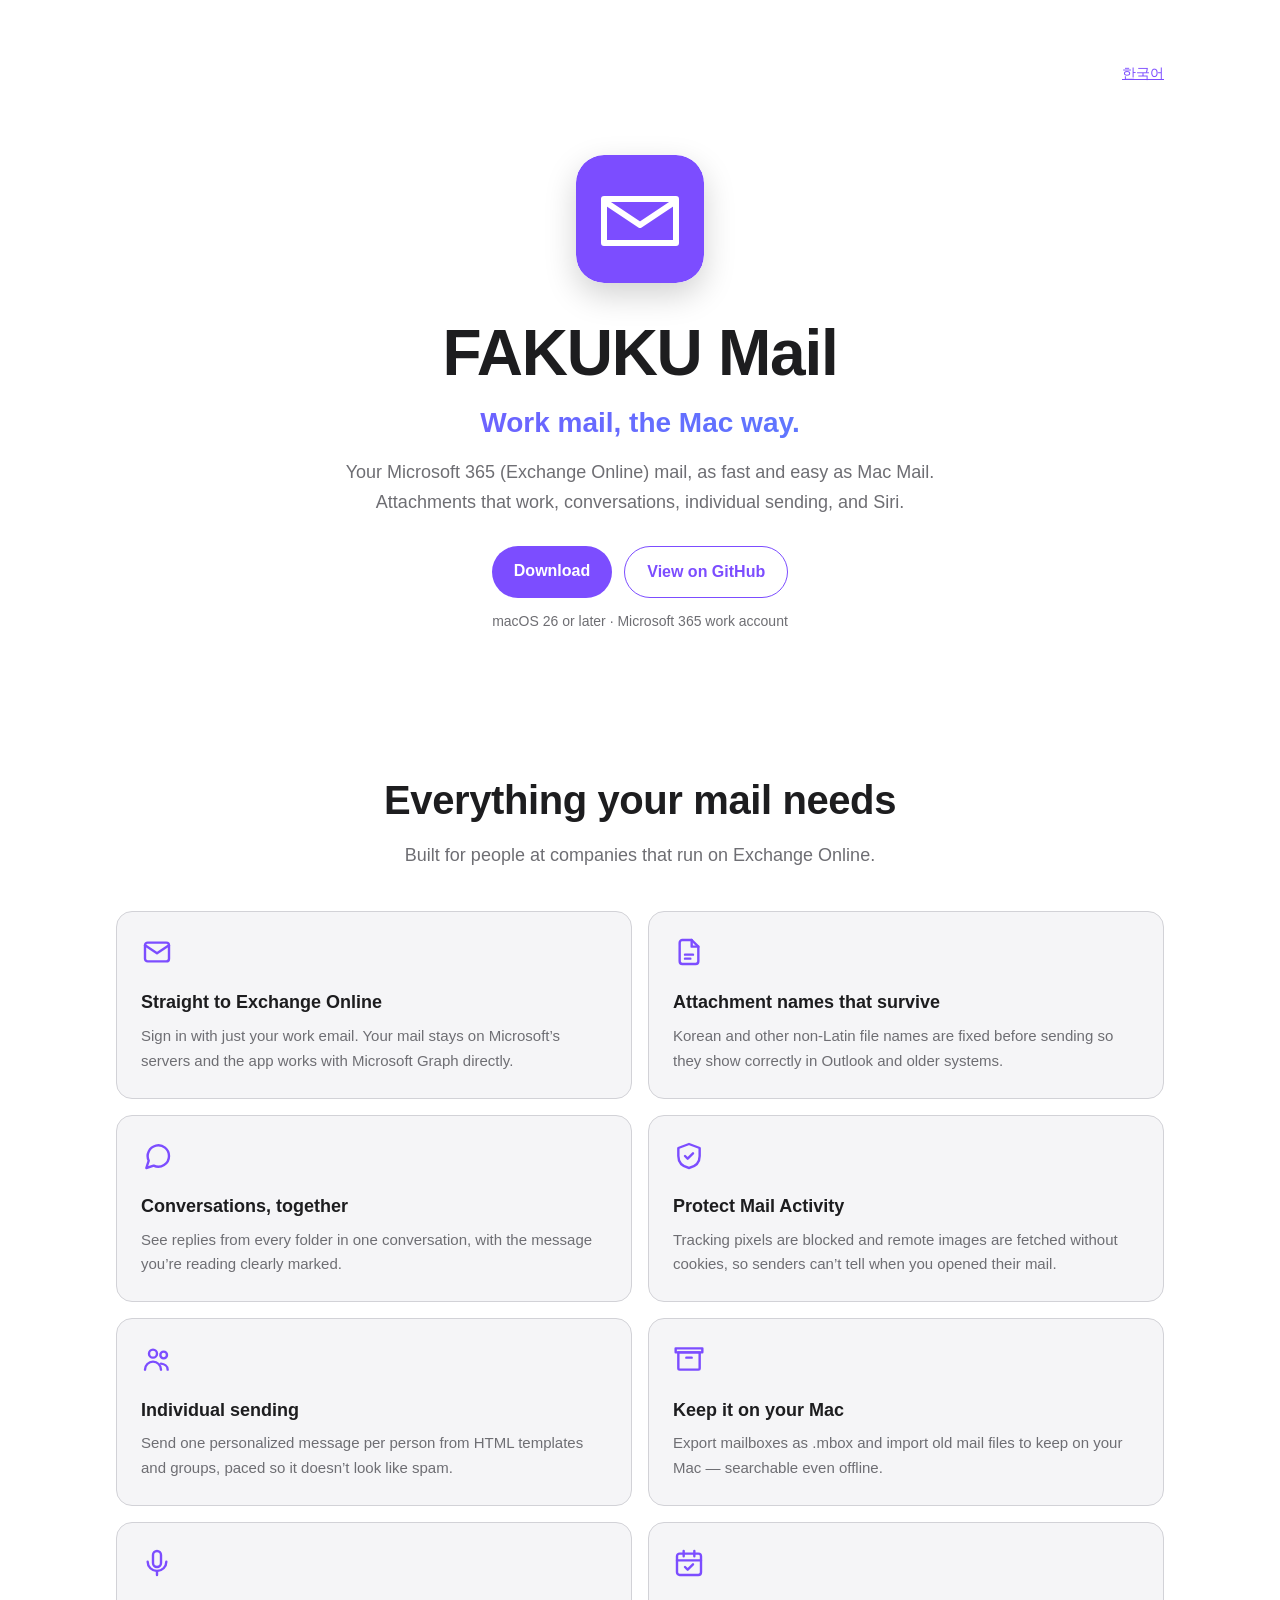
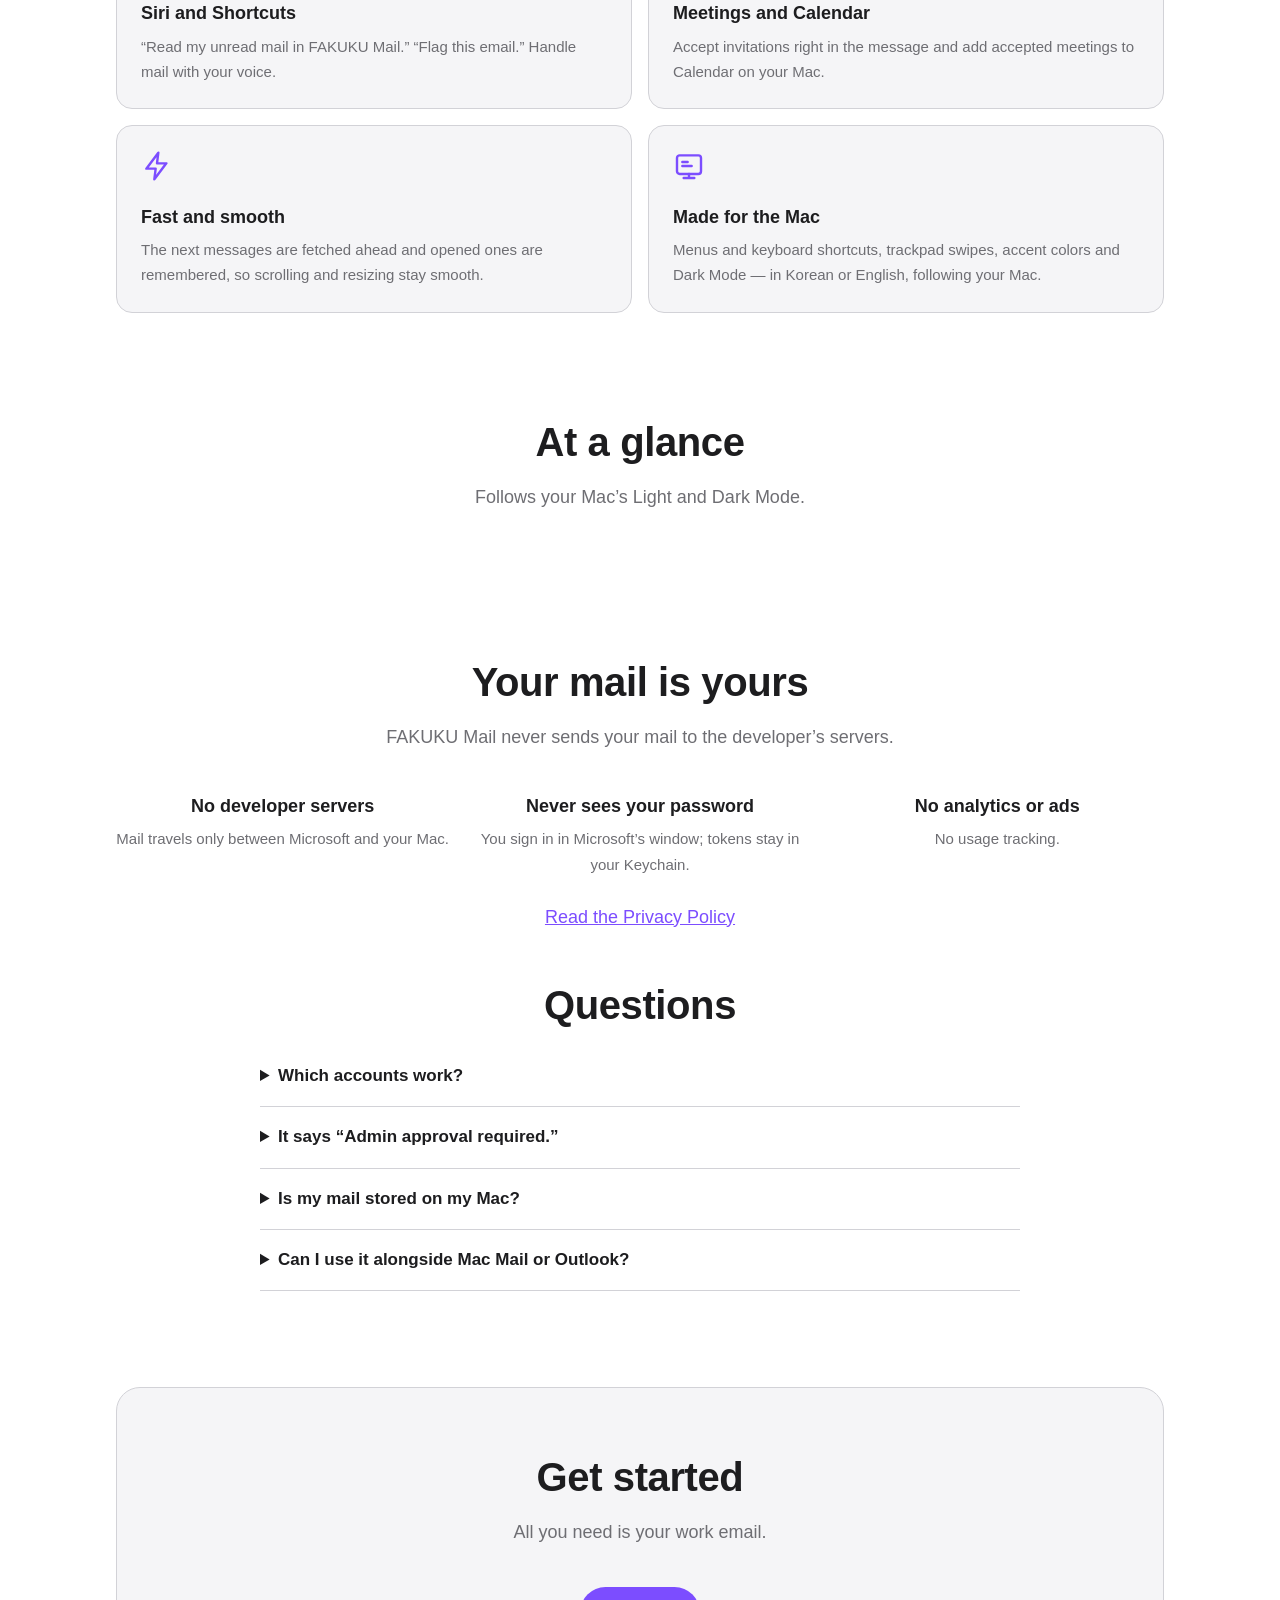
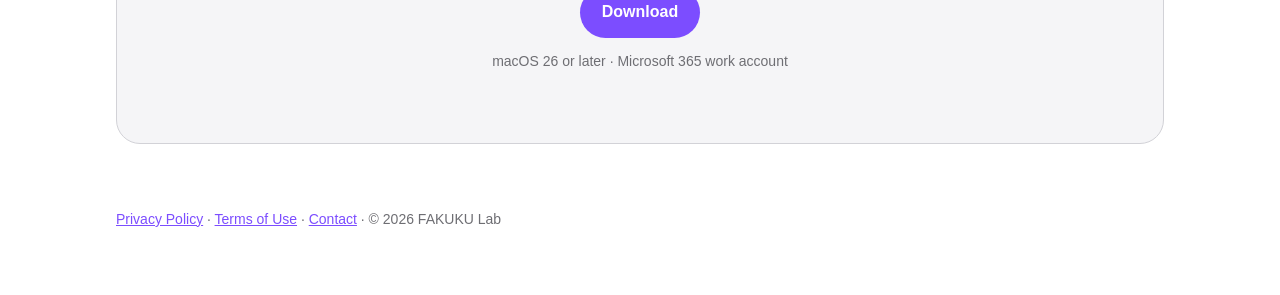
==== site/en.html @ 86d88184 "앱 소개 페이지: 큰 제목, 기능 카드 10개, 스크린샷(밝은·어두운), 개인정보, 자주 묻는 질문 (한국어·영어) - site/index.html, site/en.html, 휴대" ====
<!doctype html>
<html lang="en">
<head>
<meta charset="utf-8">
<meta name="viewport" content="width=device-width, initial-scale=1">
<title>FAKUKU Mail · Work mail, the Mac way</title>
<meta name="description" content="A native macOS mail app for Microsoft Exchange Online">
<meta property="og:title" content="FAKUKU Mail">
<meta property="og:description" content="A native macOS mail app for Microsoft Exchange Online">
<meta property="og:image" content="images/en/inbox-light.png">
<link rel="icon" href="images/icon.png">
<link rel="stylesheet" href="style.css">
</head>
<body>
<main class="page">
  <p class="lang"><a href="index.html">한국어</a></p>

  <div class="hero">
    <img class="icon" src="images/icon.png" alt="FAKUKU Mail" onerror="this.onerror=null;this.src=&quot;data:image/svg+xml,%3Csvg xmlns='http://www.w3.org/2000/svg' viewBox='0 0 128 128'%3E%3Crect width='128' height='128' rx='28' fill='%237c4dff'/%3E%3Cpath d='M28 44h72v44H28z' fill='none' stroke='white' stroke-width='6' stroke-linejoin='round'/%3E%3Cpath d='M28 46l36 24 36-24' fill='none' stroke='white' stroke-width='6' stroke-linejoin='round'/%3E%3C/svg%3E&quot;">
    <h1>FAKUKU Mail</h1>
    <p class="tagline">Work mail, the Mac way.</p>
    <p class="lead">Your Microsoft 365 (Exchange Online) mail, as fast and easy as Mac Mail. Attachments that work, conversations, individual sending, and Siri.</p>
    <div class="buttons">
      <a class="button" href="https://github.com/fakukulab/fakuku-mail/releases/latest">Download</a>
      <a class="button secondary" href="https://github.com/fakukulab/fakuku-mail">View on GitHub</a>
    </div>
    <p class="small">macOS 26 or later · Microsoft 365 work account</p>
    <figure>
      <div class="window"><picture>
        <source media="(prefers-color-scheme: dark)" srcset="images/en/inbox-dark.png">
        <img src="images/en/inbox-light.png" alt="Inbox and conversations" loading="lazy" onerror="this.closest('figure').hidden=true">
      </picture></div>
      
    </figure>
  </div>

  <section>
    <h2>Everything your mail needs</h2>
    <p class="sub">Built for people at companies that run on Exchange Online.</p>
    <div class="grid">
    <div class="card"><svg viewBox="0 0 24 24" aria-hidden="true"><rect x="3" y="5" width="18" height="14" rx="2"/><path d="M3 7l9 6 9-6"/></svg><h3>Straight to Exchange Online</h3><p>Sign in with just your work email. Your mail stays on Microsoft’s servers and the app works with Microsoft Graph directly.</p></div>
    <div class="card"><svg viewBox="0 0 24 24" aria-hidden="true"><path d="M14 3H7a2 2 0 0 0-2 2v14a2 2 0 0 0 2 2h10a2 2 0 0 0 2-2V8z"/><path d="M14 3v5h5"/><path d="M9 14h6M9 17h4"/></svg><h3>Attachment names that survive</h3><p>Korean and other non-Latin file names are fixed before sending so they show correctly in Outlook and older systems.</p></div>
    <div class="card"><svg viewBox="0 0 24 24" aria-hidden="true"><path d="M21 12a8 8 0 0 1-11.5 7.2L4 21l1.8-5.5A8 8 0 1 1 21 12z"/></svg><h3>Conversations, together</h3><p>See replies from every folder in one conversation, with the message you’re reading clearly marked.</p></div>
    <div class="card"><svg viewBox="0 0 24 24" aria-hidden="true"><path d="M12 3l8 3v6c0 5-3.5 8-8 9-4.5-1-8-4-8-9V6z"/><path d="M9 12l2 2 4-4"/></svg><h3>Protect Mail Activity</h3><p>Tracking pixels are blocked and remote images are fetched without cookies, so senders can’t tell when you opened their mail.</p></div>
    <div class="card"><svg viewBox="0 0 24 24" aria-hidden="true"><circle cx="9" cy="8" r="3"/><circle cx="17" cy="9" r="2.5"/><path d="M3 20c0-3.3 2.7-6 6-6s6 2.7 6 6"/><path d="M15 15.5c2.5.2 5 1.8 5 4.5"/></svg><h3>Individual sending</h3><p>Send one personalized message per person from HTML templates and groups, paced so it doesn’t look like spam.</p></div>
    <div class="card"><svg viewBox="0 0 24 24" aria-hidden="true"><path d="M4 7h16v12a1 1 0 0 1-1 1H5a1 1 0 0 1-1-1z"/><path d="M2 4h20v3H2z"/><path d="M10 11h4"/></svg><h3>Keep it on your Mac</h3><p>Export mailboxes as .mbox and import old mail files to keep on your Mac — searchable even offline.</p></div>
    <div class="card"><svg viewBox="0 0 24 24" aria-hidden="true"><path d="M12 3a3 3 0 0 0-3 3v6a3 3 0 0 0 6 0V6a3 3 0 0 0-3-3z"/><path d="M19 11a7 7 0 0 1-14 0M12 18v3"/></svg><h3>Siri and Shortcuts</h3><p>“Read my unread mail in FAKUKU Mail.” “Flag this email.” Handle mail with your voice.</p></div>
    <div class="card"><svg viewBox="0 0 24 24" aria-hidden="true"><rect x="3" y="5" width="18" height="16" rx="2"/><path d="M3 10h18M8 3v4M16 3v4"/><path d="M9 15l2 2 4-4"/></svg><h3>Meetings and Calendar</h3><p>Accept invitations right in the message and add accepted meetings to Calendar on your Mac.</p></div>
    <div class="card"><svg viewBox="0 0 24 24" aria-hidden="true"><path d="M13 2L4 14h7l-1 8 9-12h-7z"/></svg><h3>Fast and smooth</h3><p>The next messages are fetched ahead and opened ones are remembered, so scrolling and resizing stay smooth.</p></div>
    <div class="card"><svg viewBox="0 0 24 24" aria-hidden="true"><rect x="3" y="4" width="18" height="14" rx="2"/><path d="M8 21h8M12 18v3"/><path d="M7 9h4M7 12h7"/></svg><h3>Made for the Mac</h3><p>Menus and keyboard shortcuts, trackpad swipes, accent colors and Dark Mode — in Korean or English, following your Mac.</p></div>
    </div>
  </section>

  <section>
    <h2>At a glance</h2>
    <p class="sub">Follows your Mac’s Light and Dark Mode.</p>
    <div class="shots">
    <figure>
      <div class="window"><picture>
        <source media="(prefers-color-scheme: dark)" srcset="images/en/compose-dark.png">
        <img src="images/en/compose-light.png" alt="Writing a new message" loading="lazy" onerror="this.closest('figure').hidden=true">
      </picture></div>
      <figcaption>Writing a new message</figcaption>
    </figure>
    <figure>
      <div class="window"><picture>
        <source media="(prefers-color-scheme: dark)" srcset="images/en/message-dark.png">
        <img src="images/en/message-light.png" alt="A message in its own window" loading="lazy" onerror="this.closest('figure').hidden=true">
      </picture></div>
      <figcaption>A message in its own window</figcaption>
    </figure>
    <figure>
      <div class="window"><picture>
        <source media="(prefers-color-scheme: dark)" srcset="images/en/settings-viewing-dark.png">
        <img src="images/en/settings-viewing-light.png" alt="Settings › Viewing" loading="lazy" onerror="this.closest('figure').hidden=true">
      </picture></div>
      <figcaption>Settings › Viewing</figcaption>
    </figure>
    </div>
  </section>

  <section>
    <h2>Your mail is yours</h2>
    <p class="sub">FAKUKU Mail never sends your mail to the developer’s servers.</p>
    <div class="points">
      <div><strong>No developer servers</strong><span>Mail travels only between Microsoft and your Mac.</span></div>
      <div><strong>Never sees your password</strong><span>You sign in in Microsoft’s window; tokens stay in your Keychain.</span></div>
      <div><strong>No analytics or ads</strong><span>No usage tracking.</span></div>
    </div>
    <p class="sub" style="margin-top:24px"><a href="privacy.html">Read the Privacy Policy</a></p>
  </section>

  <section class="faq">
    <h2>Questions</h2>
      <details><summary>Which accounts work?</summary><p>Microsoft 365 work or school accounts (Exchange Online). Gmail and other providers aren’t supported.</p></details>
      <details><summary>It says “Admin approval required.”</summary><p>Some organizations require an IT administrator to approve a new app once. Use “Copy Admin Approval Link” on the sign-in screen and send it to your administrator; after that, everyone in your organization can sign in.</p></details>
      <details><summary>Is my mail stored on my Mac?</summary><p>Mail stays on the server. A copy of recent mail is kept for offline reading and removed when you sign out. Mailboxes you import are kept under “On My Mac”.</p></details>
      <details><summary>Can I use it alongside Mac Mail or Outlook?</summary><p>Yes. They all use the same Exchange mailbox, so read status, flags, and folders match everywhere.</p></details>
  </section>

  <section class="cta">
    <h2>Get started</h2>
    <p class="sub">All you need is your work email.</p>
    <div class="buttons"><a class="button" href="https://github.com/fakukulab/fakuku-mail/releases/latest">Download</a></div>
    <p class="small">macOS 26 or later · Microsoft 365 work account</p>
  </section>

  <footer><a href="privacy.html">Privacy Policy</a> · <a href="terms.html">Terms of Use</a> · <a href="https://github.com/fakukulab/fakuku-mail/issues">Contact</a> · © 2026 FAKUKU Lab</footer>
</main>
<script>
  // 스크린샷(site/images, tools/site-shots.sh)이 아직 없으면 그 구역을 숨긴다.
  window.addEventListener("load", () => {
    document.querySelectorAll(".shots").forEach((box) => {
      if (![...box.querySelectorAll("figure")].some((f) => !f.hidden)) box.closest("section").hidden = true;
    });
  });
</script>
</body>
</html>
---- site/style.css ----
:root { --bg: #ffffff; --text: #1d1d1f; --muted: #6e6e73; --line: #d2d2d7; --accent: #7c4dff; }
@media (prefers-color-scheme: dark) { :root { --bg: #1c1c1e; --text: #f5f5f7; --muted: #a1a1a6; --line: #3a3a3c; --accent: #b39dff; } }
* { box-sizing: border-box; }
body { margin: 0; background: var(--bg); color: var(--text);
  font: 16px/1.65 -apple-system, BlinkMacSystemFont, "Apple SD Gothic Neo", "Segoe UI", sans-serif; }
main { max-width: 760px; margin: 0 auto; padding: 48px 16px 64px; }
header { display: flex; align-items: center; gap: 16px; margin-bottom: 32px; }
header img { width: 64px; height: 64px; border-radius: 14px; }
h1 { font-size: 32px; margin: 0; line-height: 1.2; }
h2 { font-size: 22px; margin: 40px 0 8px; }
h3 { font-size: 17px; margin: 24px 0 4px; }
p, li { color: var(--text); }
.muted { color: var(--muted); }
a { color: var(--accent); }
table { width: 100%; border-collapse: collapse; margin: 12px 0; font-size: 15px; }
th, td { text-align: left; padding: 8px; border-bottom: 1px solid var(--line); vertical-align: top; }
hr { border: 0; border-top: 1px solid var(--line); margin: 48px 0; }
nav { display: flex; gap: 20px; flex-wrap: wrap; margin-top: 8px; }
footer { margin-top: 64px; font-size: 14px; color: var(--muted); }

/* ---- 소개 페이지 ---- */
.page { max-width: 1080px; }
.lang { text-align: right; font-size: 14px; }
.hero { text-align: center; padding: 56px 0 24px; }
.hero .icon { width: 128px; height: 128px; border-radius: 28px; box-shadow: 0 12px 32px rgba(0,0,0,.18); }
.hero h1 { font-size: clamp(36px, 7vw, 64px); letter-spacing: -0.02em; margin: 24px 0 8px; }
.hero .tagline { font-size: clamp(20px, 3.4vw, 28px); margin: 0 0 12px; font-weight: 600;
  background: linear-gradient(90deg, #7c4dff, #4f8cff); -webkit-background-clip: text; background-clip: text; color: transparent; }
.hero .lead { font-size: 18px; color: var(--muted); max-width: 640px; margin: 0 auto 28px; }
.buttons { display: flex; gap: 12px; justify-content: center; flex-wrap: wrap; }
.button { display: inline-block; padding: 12px 22px; border-radius: 999px; font-weight: 600; text-decoration: none;
  background: var(--accent); color: #fff; }
.button.secondary { background: transparent; color: var(--accent); border: 1px solid var(--accent); }
.small { font-size: 14px; color: var(--muted); margin-top: 12px; }
.window { margin: 40px auto 0; border-radius: 14px; overflow: hidden; box-shadow: 0 24px 64px rgba(0,0,0,.22);
  border: 1px solid var(--line); background: var(--line); }
.window img { display: block; width: 100%; height: auto; }
section { margin-top: 96px; }
section > h2 { font-size: clamp(28px, 4.5vw, 40px); text-align: center; margin: 0 0 8px; letter-spacing: -0.01em; }
section > .sub { text-align: center; color: var(--muted); font-size: 18px; margin: 0 auto 40px; max-width: 640px; }
.grid { display: grid; grid-template-columns: 1fr; gap: 16px; }
@media (min-width: 720px) { .grid { grid-template-columns: repeat(2, 1fr); } }
.card { border: 1px solid var(--line); border-radius: 16px; padding: 24px; background: var(--card); }
.card svg { width: 32px; height: 32px; stroke: var(--accent); fill: none; stroke-width: 1.8; stroke-linecap: round; stroke-linejoin: round; }
.card h3 { margin: 12px 0 6px; font-size: 18px; }
.card p { margin: 0; color: var(--muted); font-size: 15px; }
.shots { display: grid; grid-template-columns: repeat(auto-fit, minmax(320px, 1fr)); gap: 24px; }
.shots figure { margin: 0; }
.shots figcaption { text-align: center; color: var(--muted); font-size: 15px; margin-top: 12px; }
.shots .window { margin: 0; }
.points { display: grid; grid-template-columns: repeat(auto-fit, minmax(220px, 1fr)); gap: 24px; text-align: center; }
.points strong { display: block; font-size: 18px; margin-bottom: 4px; }
.points span { color: var(--muted); font-size: 15px; }
details { border-bottom: 1px solid var(--line); padding: 16px 0; }
details summary { cursor: pointer; font-weight: 600; font-size: 17px; }
details p { color: var(--muted); margin: 8px 0 0; }
.faq { max-width: 760px; margin: 0 auto; }
.cta { text-align: center; padding: 56px 16px; border-radius: 24px; background: var(--card); border: 1px solid var(--line); }
:root { --card: #f5f5f7; }
@media (prefers-color-scheme: dark) { :root { --card: #2c2c2e; } }
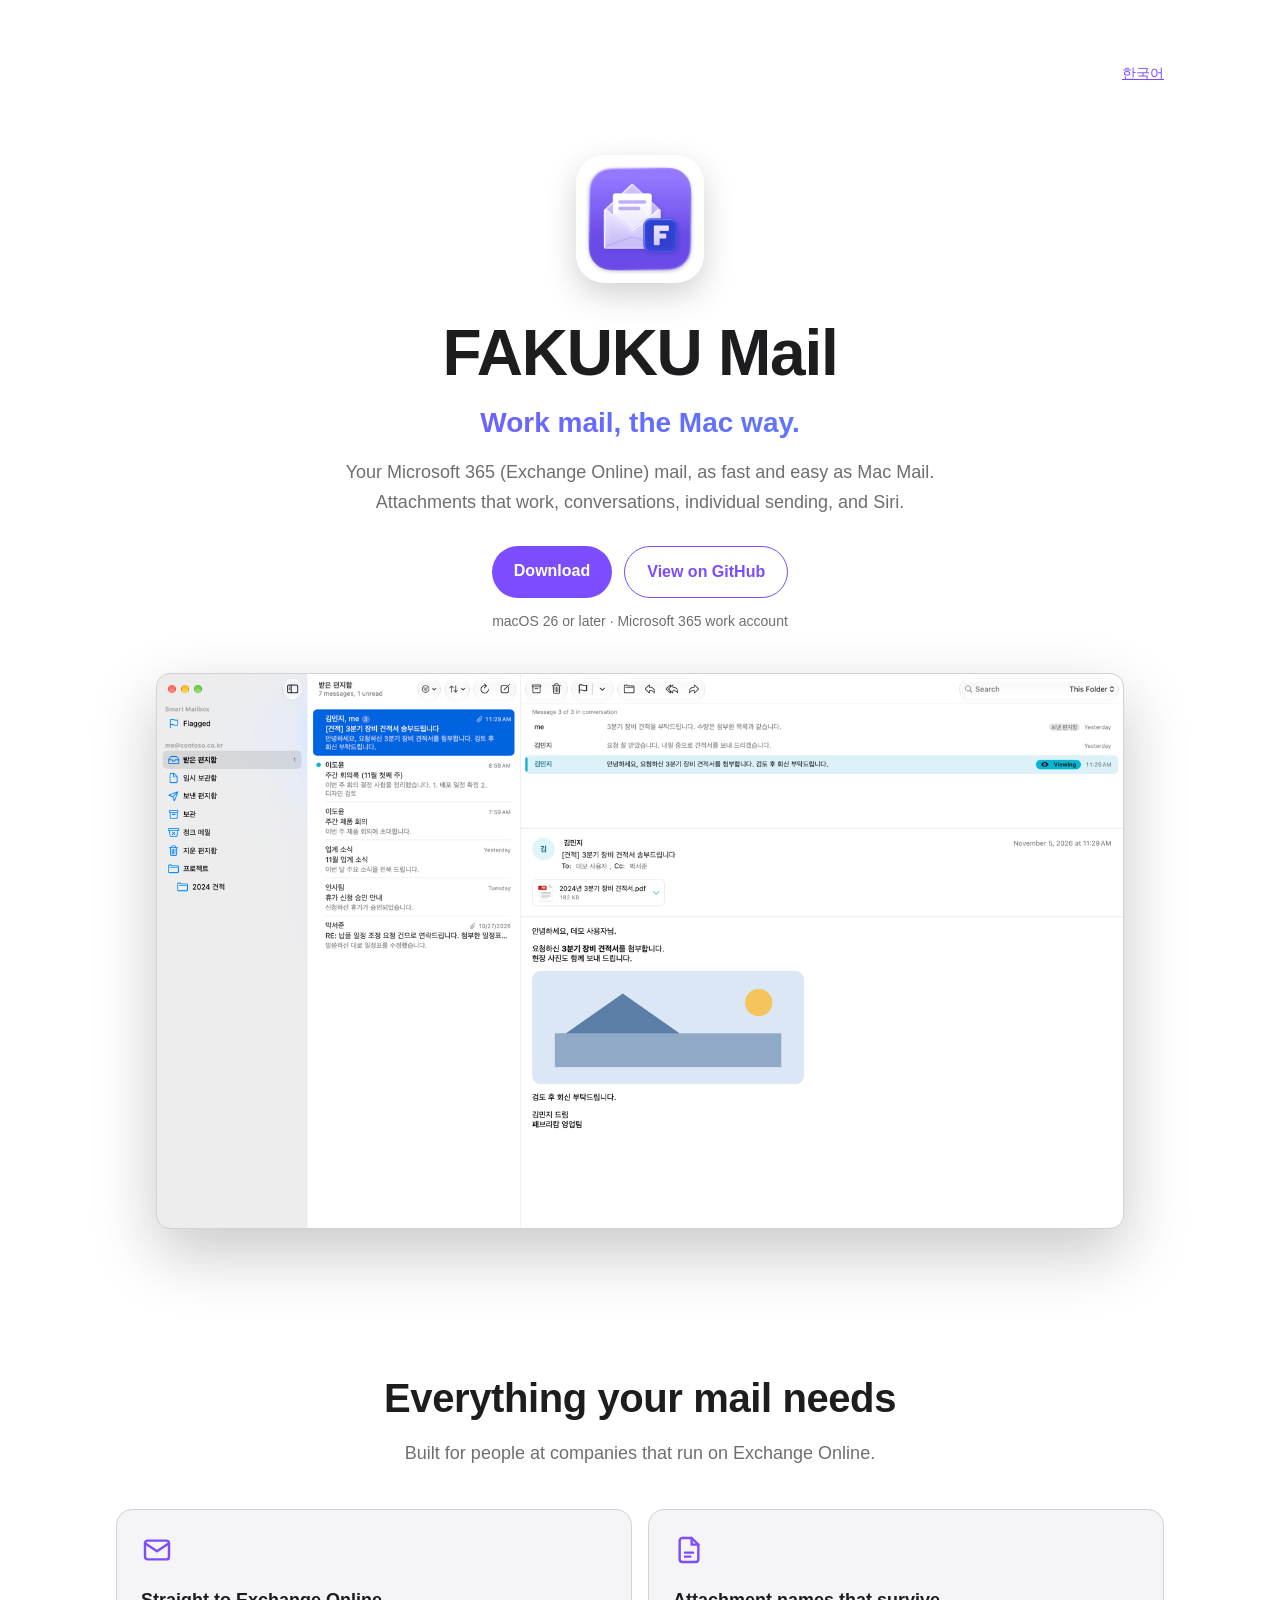
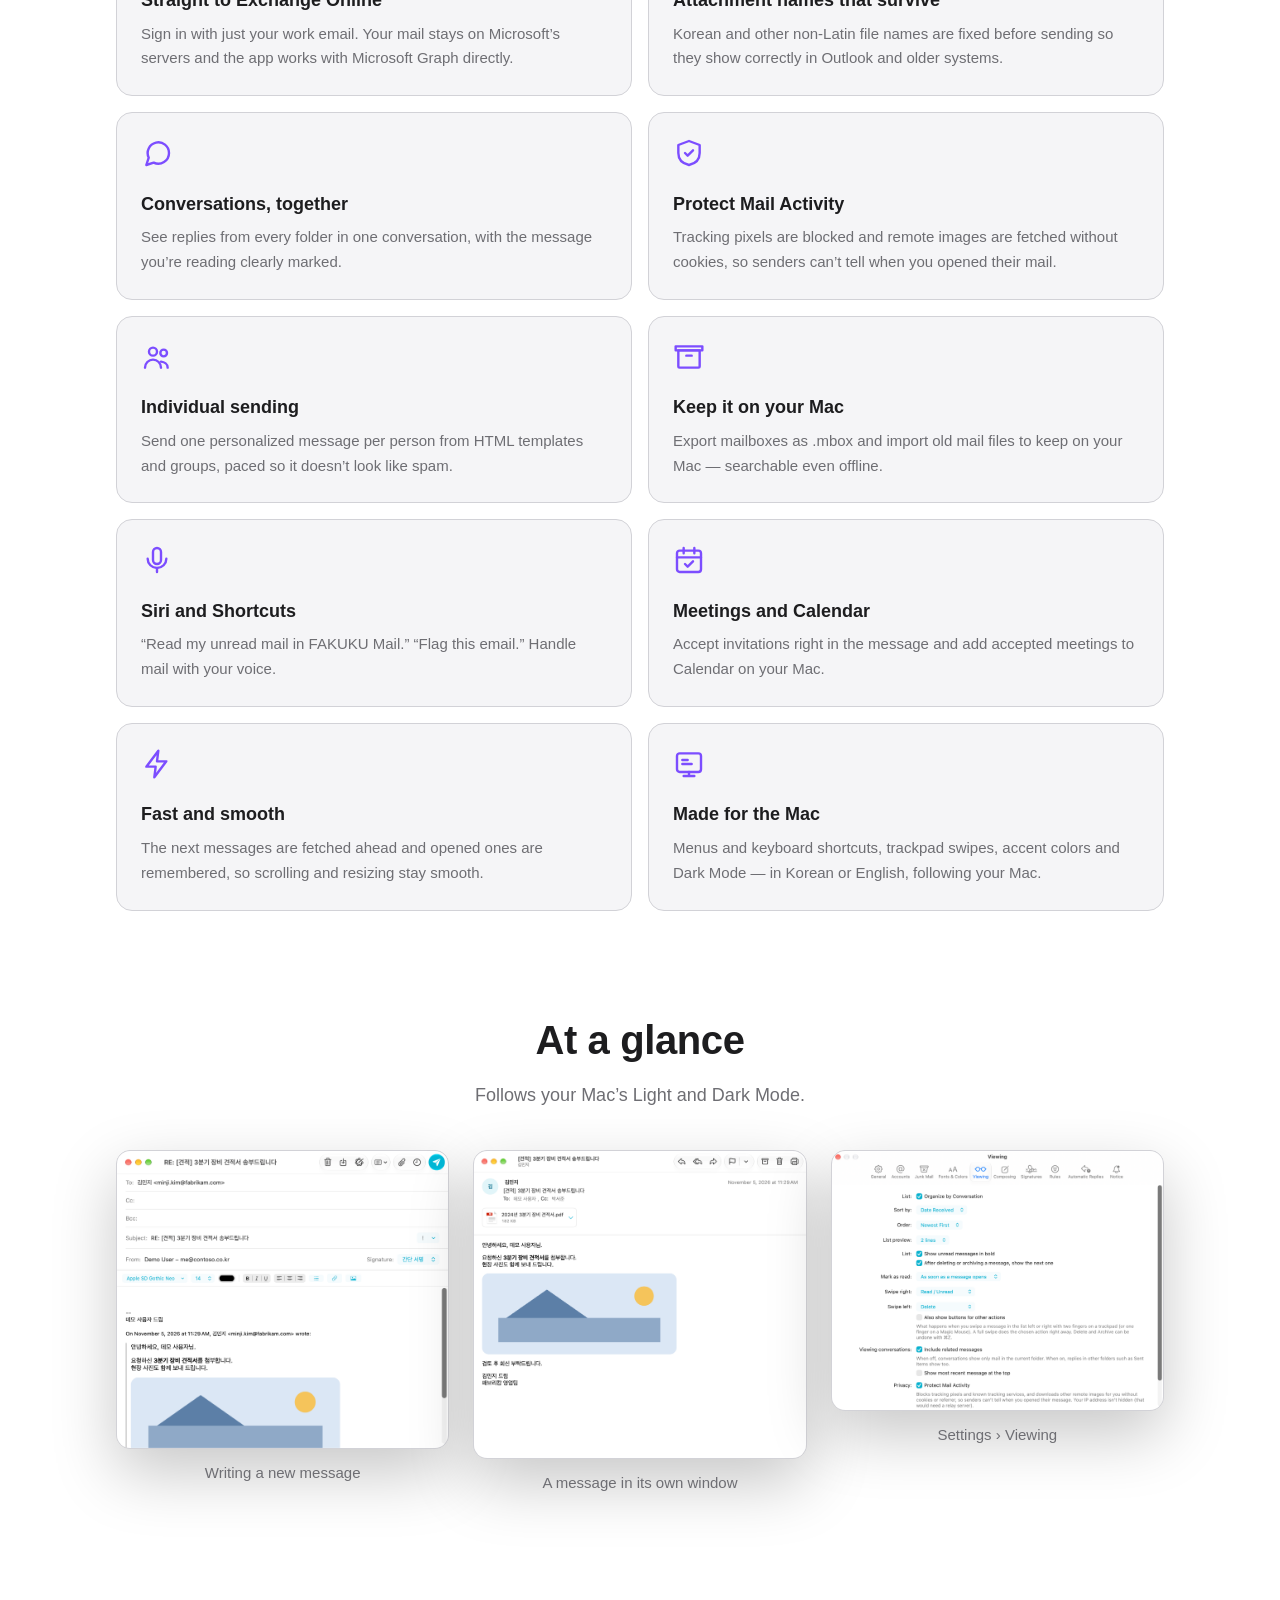
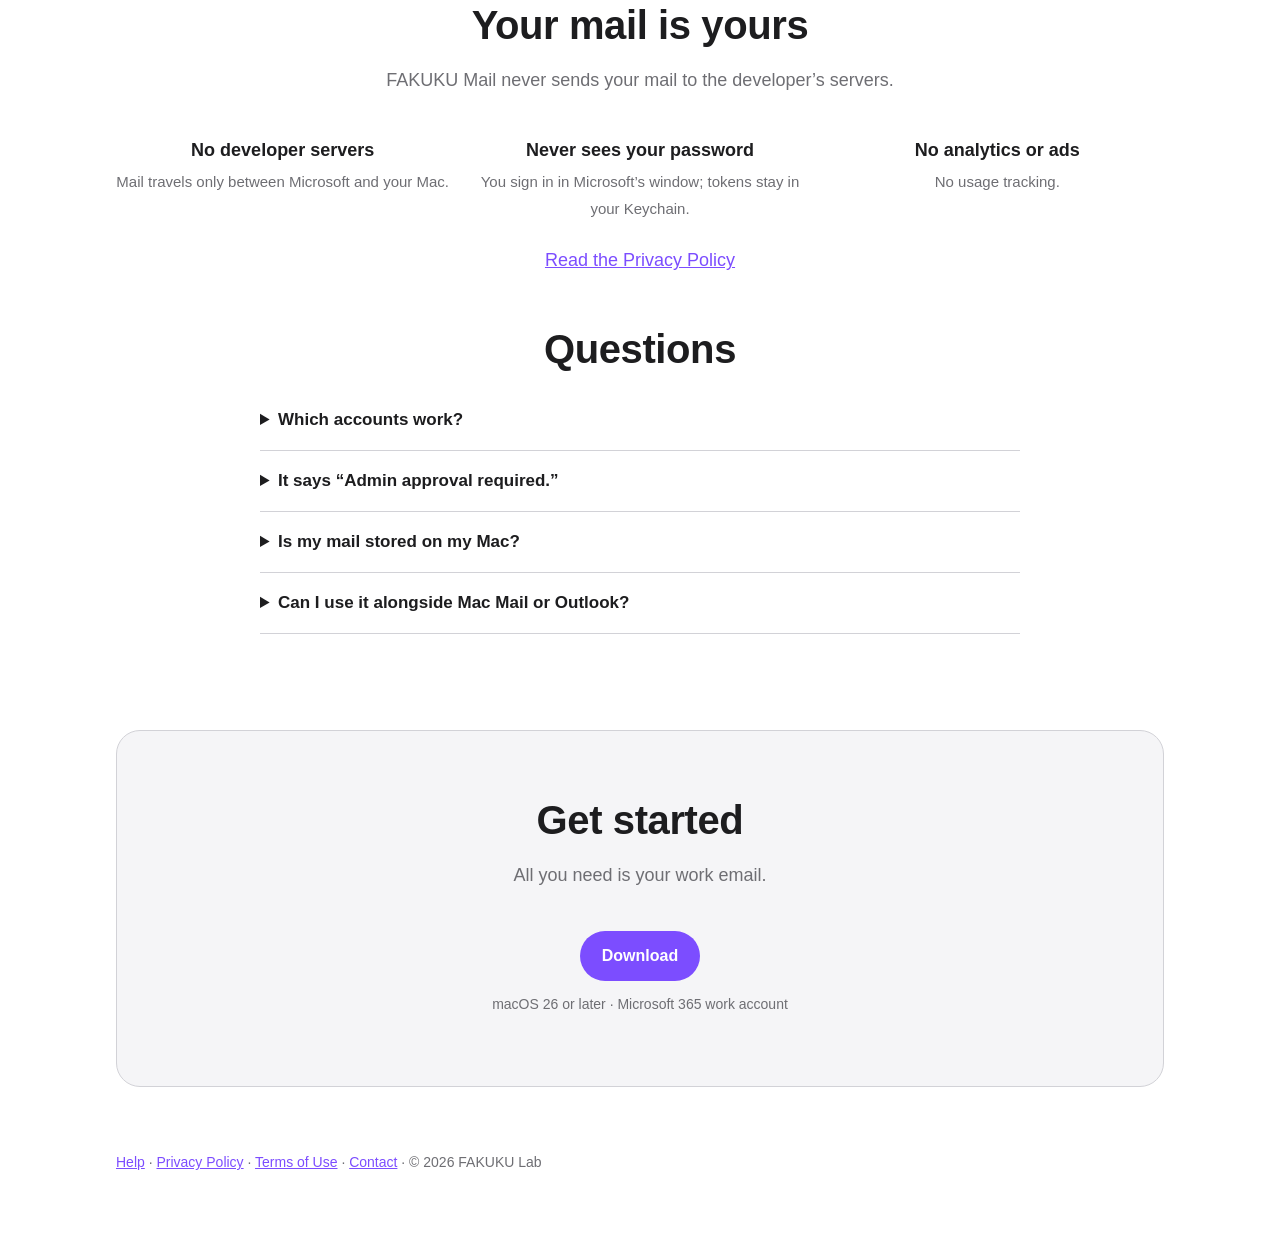
==== commit c5a79260: "도움말 > FAKUKU Mail 도움말(⌘?)이 사용 설명서를 연다 (한국어·영어 사이트 페이지: 계정 추가, 읽기와 정리, 쓰기와 첨부 보정, 개별 발송, 회의, 단축키, 문제 " ====
--- a/site/en.html
+++ b/site/en.html
@@ -7,8 +7,9 @@
 <meta name="description" content="A native macOS mail app for Microsoft Exchange Online">
 <meta property="og:title" content="FAKUKU Mail">
 <meta property="og:description" content="A native macOS mail app for Microsoft Exchange Online">
-<meta property="og:image" content="images/en/inbox-light.png">
+<meta property="og:image" content="https://mail.fakukulab.com/images/en/inbox-light.png">
 <link rel="icon" href="images/icon.png">
+<link rel="canonical" href="https://mail.fakukulab.com/en.html">
 <link rel="stylesheet" href="style.css">
 </head>
 <body>
@@ -105,7 +106,7 @@
     <p class="small">macOS 26 or later · Microsoft 365 work account</p>
   </section>
 
-  <footer><a href="privacy.html">Privacy Policy</a> · <a href="terms.html">Terms of Use</a> · <a href="https://github.com/fakukulab/fakuku-mail/issues">Contact</a> · © 2026 FAKUKU Lab</footer>
+  <footer><a href="help-en.html">Help</a> · <a href="privacy.html">Privacy Policy</a> · <a href="terms.html">Terms of Use</a> · <a href="https://github.com/fakukulab/fakuku-mail/issues">Contact</a> · © 2026 FAKUKU Lab</footer>
 </main>
 <script>
   // 스크린샷(site/images, tools/site-shots.sh)이 아직 없으면 그 구역을 숨긴다.
--- a/site/style.css
+++ b/site/style.css
@@ -58,3 +58,14 @@
 .cta { text-align: center; padding: 56px 16px; border-radius: 24px; background: var(--card); border: 1px solid var(--line); }
 :root { --card: #f5f5f7; }
 @media (prefers-color-scheme: dark) { :root { --card: #2c2c2e; } }
+
+/* ---- 도움말 ---- */
+.help .toc { display: flex; flex-wrap: wrap; gap: 8px 16px; padding: 16px; border: 1px solid var(--line); border-radius: 12px; font-size: 15px; }
+.help h2 { scroll-margin-top: 16px; border-top: 1px solid var(--line); padding-top: 32px; }
+.help .note { color: var(--muted); font-size: 15px; border-left: 3px solid var(--accent); padding-left: 12px; }
+.help .window { margin: 16px 0; }
+.help .keys { display: grid; grid-template-columns: 1fr; gap: 8px 24px; align-items: start; }
+.help .keys table { margin: 0; }
+@media (min-width: 720px) { .help .keys { grid-template-columns: repeat(2, 1fr); } }
+kbd { font: 13px/1 -apple-system, BlinkMacSystemFont, sans-serif; padding: 3px 6px; border: 1px solid var(--line); border-bottom-width: 2px; border-radius: 6px; background: var(--card); white-space: nowrap; }
+code { font-size: 14px; padding: 1px 4px; border-radius: 4px; background: var(--card); }
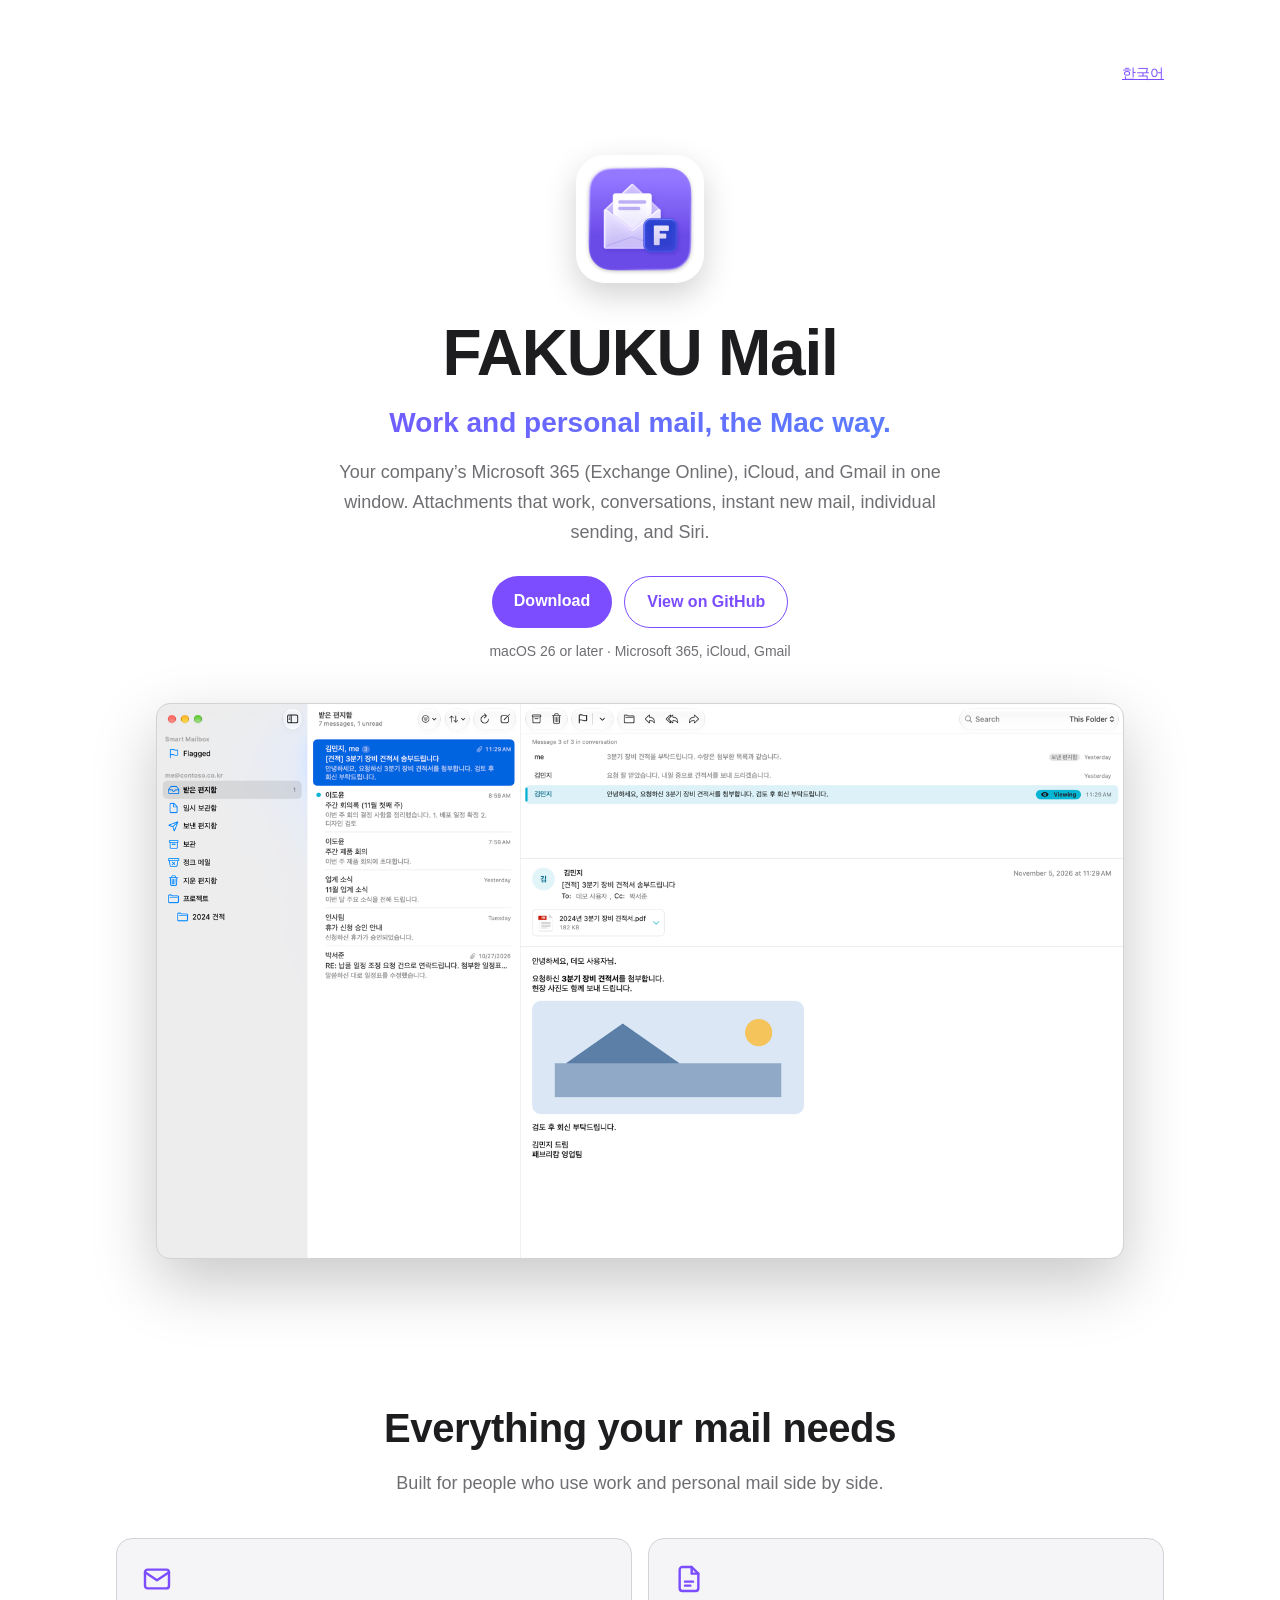
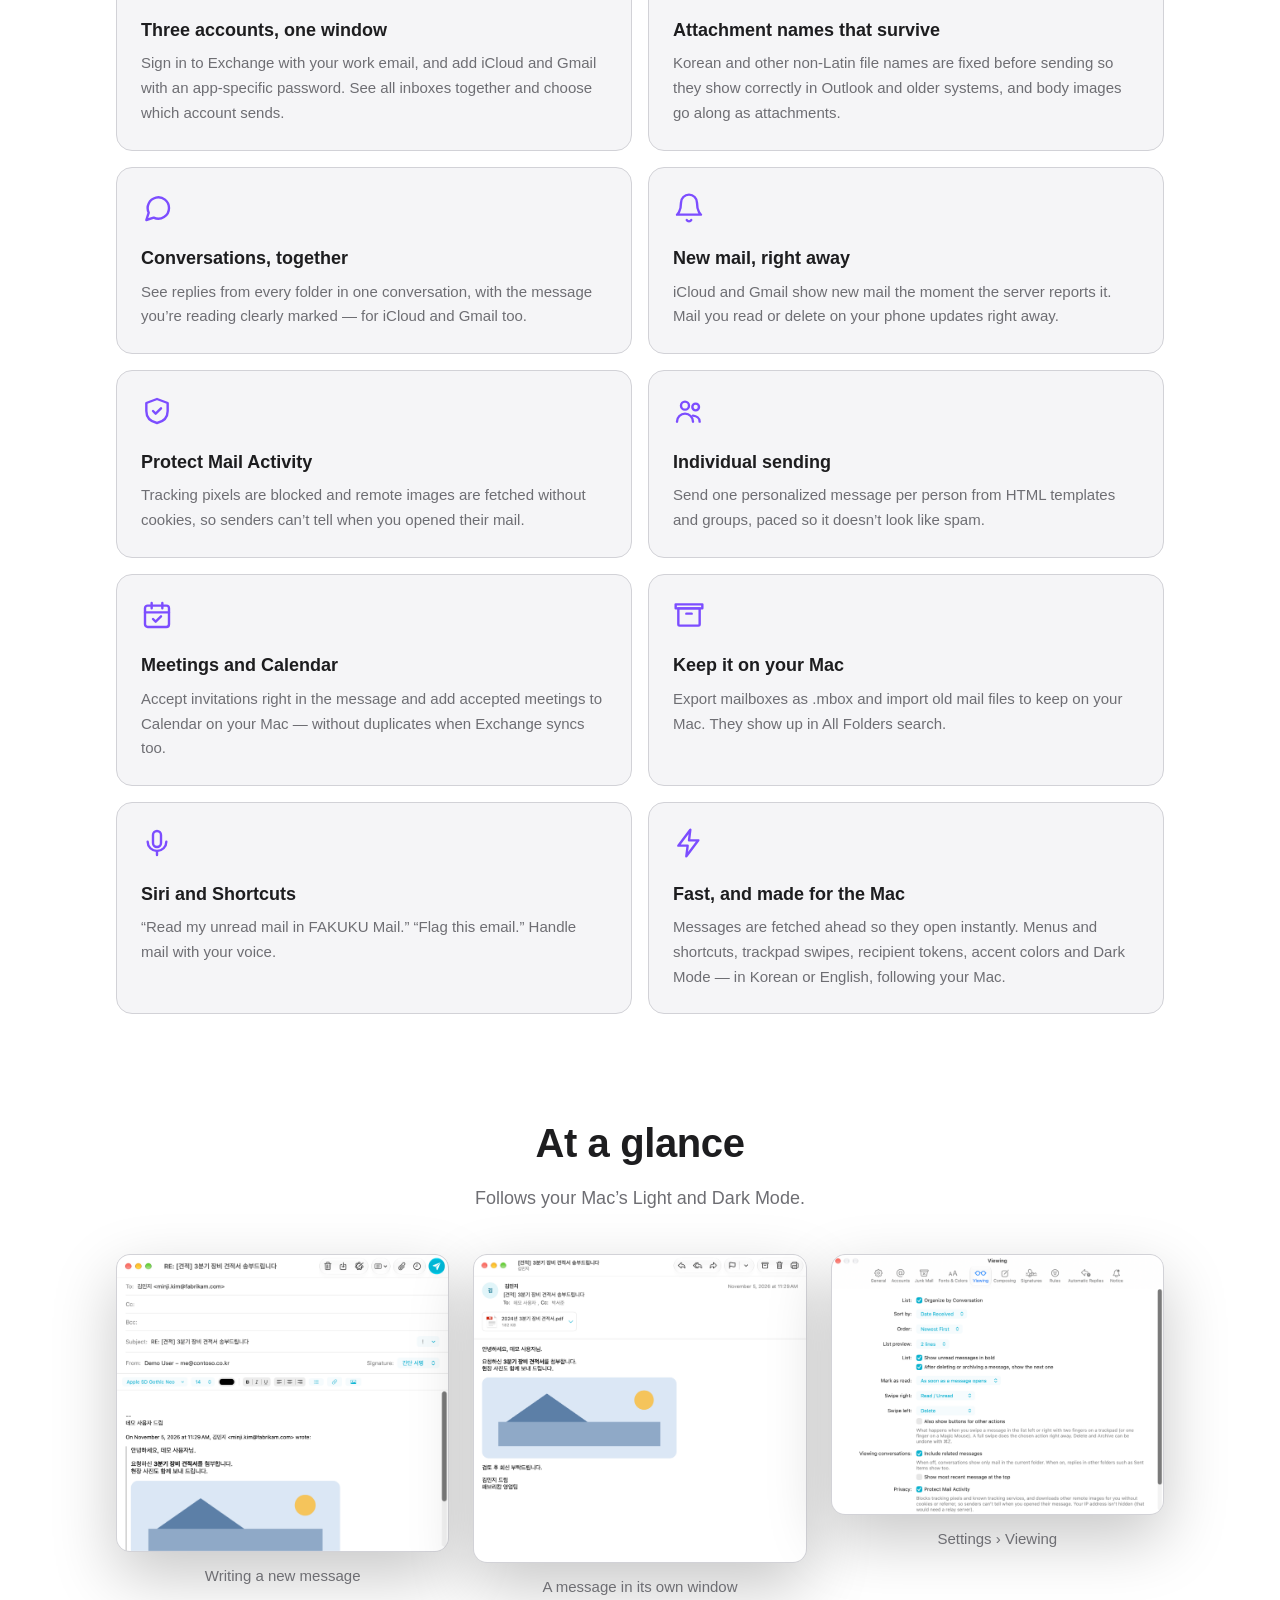
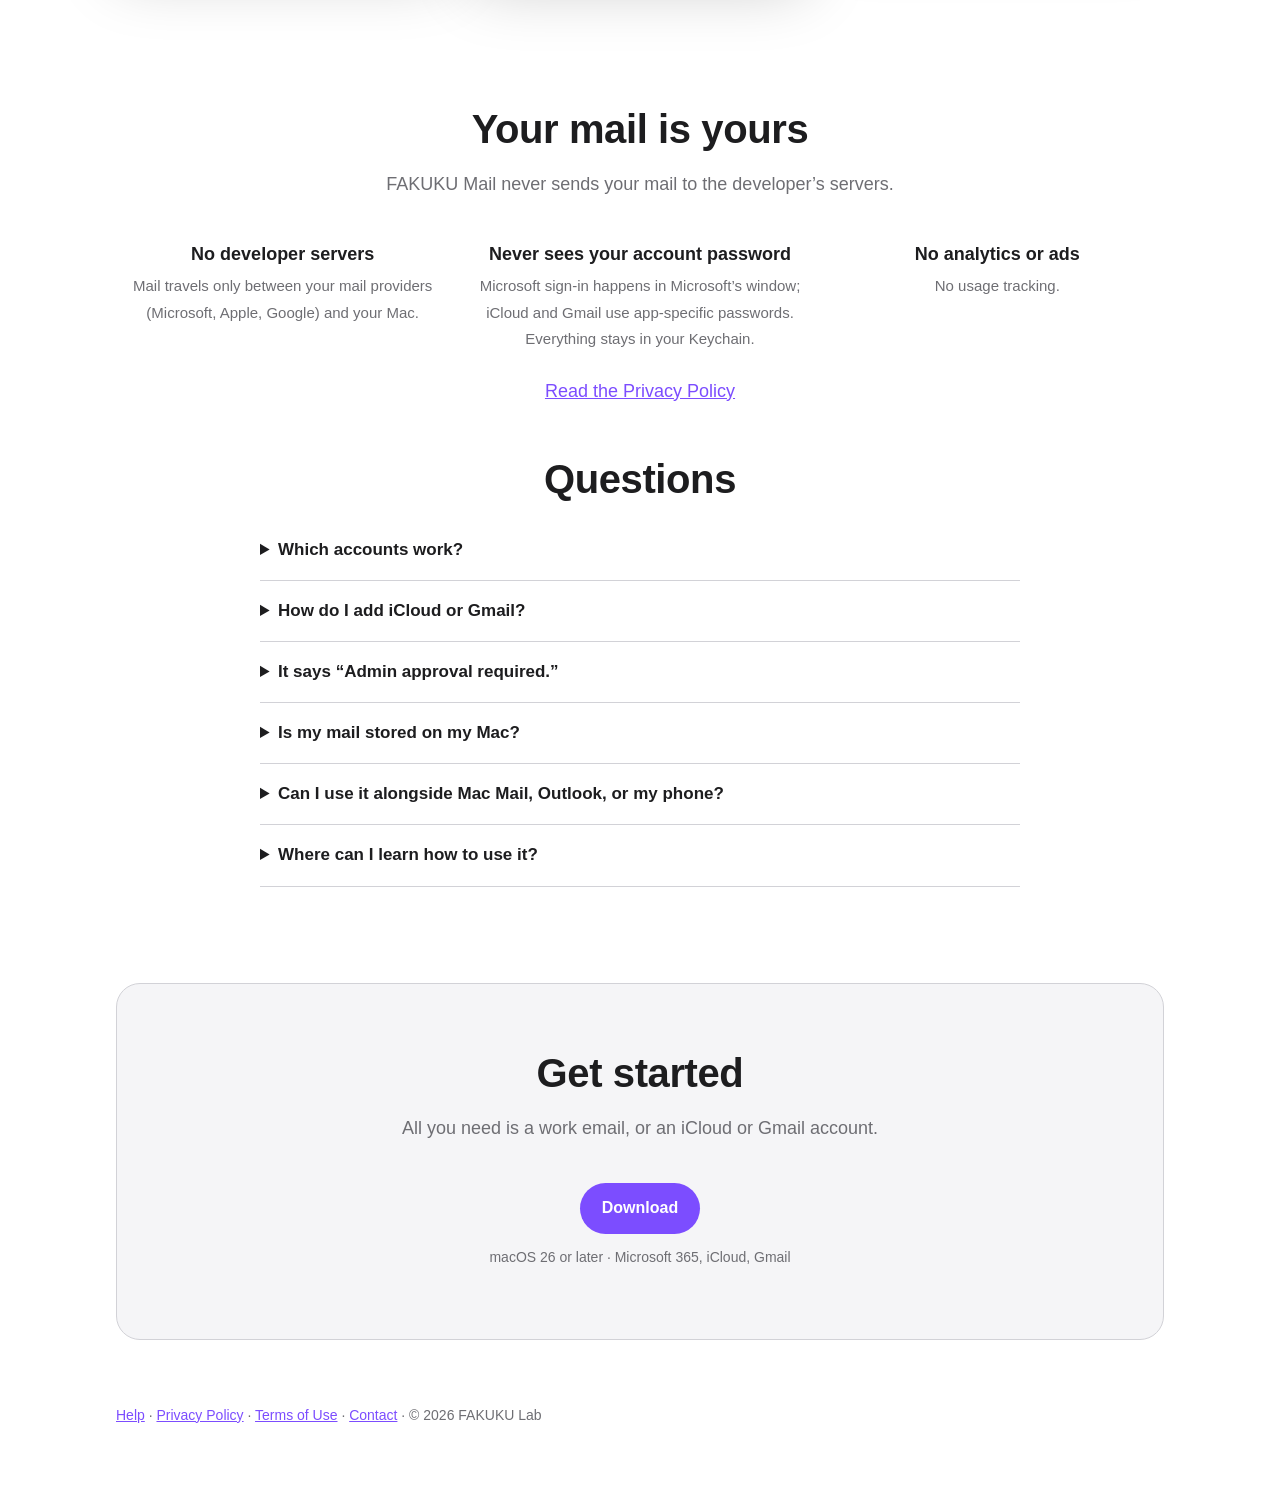
==== commit 89c25c05: "소개 사이트를 지금 앱에 맞게: Exchange·iCloud·Gmail을 한 창에, 새 메일 즉시 알림, 대화 묶기, 맥 캘린더 중복 정리, 도움말 안내. 개인정보 처리방침·약관에" ====
--- a/site/en.html
+++ b/site/en.html
@@ -3,8 +3,8 @@
 <head>
 <meta charset="utf-8">
 <meta name="viewport" content="width=device-width, initial-scale=1">
-<title>FAKUKU Mail · Work mail, the Mac way</title>
-<meta name="description" content="A native macOS mail app for Microsoft Exchange Online">
+<title>FAKUKU Mail · Work and personal mail, the Mac way</title>
+<meta name="description" content="A native macOS mail app for Microsoft Exchange, iCloud, and Gmail in one window">
 <meta property="og:title" content="FAKUKU Mail">
 <meta property="og:description" content="A native macOS mail app for Microsoft Exchange Online">
 <meta property="og:image" content="https://mail.fakukulab.com/images/en/inbox-light.png">
@@ -19,13 +19,13 @@
   <div class="hero">
     <img class="icon" src="images/icon.png" alt="FAKUKU Mail" onerror="this.onerror=null;this.src=&quot;data:image/svg+xml,%3Csvg xmlns='http://www.w3.org/2000/svg' viewBox='0 0 128 128'%3E%3Crect width='128' height='128' rx='28' fill='%237c4dff'/%3E%3Cpath d='M28 44h72v44H28z' fill='none' stroke='white' stroke-width='6' stroke-linejoin='round'/%3E%3Cpath d='M28 46l36 24 36-24' fill='none' stroke='white' stroke-width='6' stroke-linejoin='round'/%3E%3C/svg%3E&quot;">
     <h1>FAKUKU Mail</h1>
-    <p class="tagline">Work mail, the Mac way.</p>
-    <p class="lead">Your Microsoft 365 (Exchange Online) mail, as fast and easy as Mac Mail. Attachments that work, conversations, individual sending, and Siri.</p>
+    <p class="tagline">Work and personal mail, the Mac way.</p>
+    <p class="lead">Your company’s Microsoft 365 (Exchange Online), iCloud, and Gmail in one window. Attachments that work, conversations, instant new mail, individual sending, and Siri.</p>
     <div class="buttons">
       <a class="button" href="https://github.com/fakukulab/fakuku-mail/releases/latest">Download</a>
       <a class="button secondary" href="https://github.com/fakukulab/fakuku-mail">View on GitHub</a>
     </div>
-    <p class="small">macOS 26 or later · Microsoft 365 work account</p>
+    <p class="small">macOS 26 or later · Microsoft 365, iCloud, Gmail</p>
     <figure>
       <div class="window"><picture>
         <source media="(prefers-color-scheme: dark)" srcset="images/en/inbox-dark.png">
@@ -37,18 +37,18 @@
 
   <section>
     <h2>Everything your mail needs</h2>
-    <p class="sub">Built for people at companies that run on Exchange Online.</p>
+    <p class="sub">Built for people who use work and personal mail side by side.</p>
     <div class="grid">
-    <div class="card"><svg viewBox="0 0 24 24" aria-hidden="true"><rect x="3" y="5" width="18" height="14" rx="2"/><path d="M3 7l9 6 9-6"/></svg><h3>Straight to Exchange Online</h3><p>Sign in with just your work email. Your mail stays on Microsoft’s servers and the app works with Microsoft Graph directly.</p></div>
-    <div class="card"><svg viewBox="0 0 24 24" aria-hidden="true"><path d="M14 3H7a2 2 0 0 0-2 2v14a2 2 0 0 0 2 2h10a2 2 0 0 0 2-2V8z"/><path d="M14 3v5h5"/><path d="M9 14h6M9 17h4"/></svg><h3>Attachment names that survive</h3><p>Korean and other non-Latin file names are fixed before sending so they show correctly in Outlook and older systems.</p></div>
-    <div class="card"><svg viewBox="0 0 24 24" aria-hidden="true"><path d="M21 12a8 8 0 0 1-11.5 7.2L4 21l1.8-5.5A8 8 0 1 1 21 12z"/></svg><h3>Conversations, together</h3><p>See replies from every folder in one conversation, with the message you’re reading clearly marked.</p></div>
+    <div class="card"><svg viewBox="0 0 24 24" aria-hidden="true"><rect x="3" y="5" width="18" height="14" rx="2"/><path d="M3 7l9 6 9-6"/></svg><h3>Three accounts, one window</h3><p>Sign in to Exchange with your work email, and add iCloud and Gmail with an app-specific password. See all inboxes together and choose which account sends.</p></div>
+    <div class="card"><svg viewBox="0 0 24 24" aria-hidden="true"><path d="M14 3H7a2 2 0 0 0-2 2v14a2 2 0 0 0 2 2h10a2 2 0 0 0 2-2V8z"/><path d="M14 3v5h5"/><path d="M9 14h6M9 17h4"/></svg><h3>Attachment names that survive</h3><p>Korean and other non-Latin file names are fixed before sending so they show correctly in Outlook and older systems, and body images go along as attachments.</p></div>
+    <div class="card"><svg viewBox="0 0 24 24" aria-hidden="true"><path d="M21 12a8 8 0 0 1-11.5 7.2L4 21l1.8-5.5A8 8 0 1 1 21 12z"/></svg><h3>Conversations, together</h3><p>See replies from every folder in one conversation, with the message you’re reading clearly marked — for iCloud and Gmail too.</p></div>
+    <div class="card"><svg viewBox="0 0 24 24" aria-hidden="true"><path d="M6 8a6 6 0 0 1 12 0c0 7 3 9 3 9H3s3-2 3-9"/><path d="M10.3 21a1.9 1.9 0 0 0 3.4 0"/></svg><h3>New mail, right away</h3><p>iCloud and Gmail show new mail the moment the server reports it. Mail you read or delete on your phone updates right away.</p></div>
     <div class="card"><svg viewBox="0 0 24 24" aria-hidden="true"><path d="M12 3l8 3v6c0 5-3.5 8-8 9-4.5-1-8-4-8-9V6z"/><path d="M9 12l2 2 4-4"/></svg><h3>Protect Mail Activity</h3><p>Tracking pixels are blocked and remote images are fetched without cookies, so senders can’t tell when you opened their mail.</p></div>
     <div class="card"><svg viewBox="0 0 24 24" aria-hidden="true"><circle cx="9" cy="8" r="3"/><circle cx="17" cy="9" r="2.5"/><path d="M3 20c0-3.3 2.7-6 6-6s6 2.7 6 6"/><path d="M15 15.5c2.5.2 5 1.8 5 4.5"/></svg><h3>Individual sending</h3><p>Send one personalized message per person from HTML templates and groups, paced so it doesn’t look like spam.</p></div>
-    <div class="card"><svg viewBox="0 0 24 24" aria-hidden="true"><path d="M4 7h16v12a1 1 0 0 1-1 1H5a1 1 0 0 1-1-1z"/><path d="M2 4h20v3H2z"/><path d="M10 11h4"/></svg><h3>Keep it on your Mac</h3><p>Export mailboxes as .mbox and import old mail files to keep on your Mac — searchable even offline.</p></div>
+    <div class="card"><svg viewBox="0 0 24 24" aria-hidden="true"><rect x="3" y="5" width="18" height="16" rx="2"/><path d="M3 10h18M8 3v4M16 3v4"/><path d="M9 15l2 2 4-4"/></svg><h3>Meetings and Calendar</h3><p>Accept invitations right in the message and add accepted meetings to Calendar on your Mac — without duplicates when Exchange syncs too.</p></div>
+    <div class="card"><svg viewBox="0 0 24 24" aria-hidden="true"><path d="M4 7h16v12a1 1 0 0 1-1 1H5a1 1 0 0 1-1-1z"/><path d="M2 4h20v3H2z"/><path d="M10 11h4"/></svg><h3>Keep it on your Mac</h3><p>Export mailboxes as .mbox and import old mail files to keep on your Mac. They show up in All Folders search.</p></div>
     <div class="card"><svg viewBox="0 0 24 24" aria-hidden="true"><path d="M12 3a3 3 0 0 0-3 3v6a3 3 0 0 0 6 0V6a3 3 0 0 0-3-3z"/><path d="M19 11a7 7 0 0 1-14 0M12 18v3"/></svg><h3>Siri and Shortcuts</h3><p>“Read my unread mail in FAKUKU Mail.” “Flag this email.” Handle mail with your voice.</p></div>
-    <div class="card"><svg viewBox="0 0 24 24" aria-hidden="true"><rect x="3" y="5" width="18" height="16" rx="2"/><path d="M3 10h18M8 3v4M16 3v4"/><path d="M9 15l2 2 4-4"/></svg><h3>Meetings and Calendar</h3><p>Accept invitations right in the message and add accepted meetings to Calendar on your Mac.</p></div>
-    <div class="card"><svg viewBox="0 0 24 24" aria-hidden="true"><path d="M13 2L4 14h7l-1 8 9-12h-7z"/></svg><h3>Fast and smooth</h3><p>The next messages are fetched ahead and opened ones are remembered, so scrolling and resizing stay smooth.</p></div>
-    <div class="card"><svg viewBox="0 0 24 24" aria-hidden="true"><rect x="3" y="4" width="18" height="14" rx="2"/><path d="M8 21h8M12 18v3"/><path d="M7 9h4M7 12h7"/></svg><h3>Made for the Mac</h3><p>Menus and keyboard shortcuts, trackpad swipes, accent colors and Dark Mode — in Korean or English, following your Mac.</p></div>
+    <div class="card"><svg viewBox="0 0 24 24" aria-hidden="true"><path d="M13 2L4 14h7l-1 8 9-12h-7z"/></svg><h3>Fast, and made for the Mac</h3><p>Messages are fetched ahead so they open instantly. Menus and shortcuts, trackpad swipes, recipient tokens, accent colors and Dark Mode — in Korean or English, following your Mac.</p></div>
     </div>
   </section>
 
@@ -84,8 +84,8 @@
     <h2>Your mail is yours</h2>
     <p class="sub">FAKUKU Mail never sends your mail to the developer’s servers.</p>
     <div class="points">
-      <div><strong>No developer servers</strong><span>Mail travels only between Microsoft and your Mac.</span></div>
-      <div><strong>Never sees your password</strong><span>You sign in in Microsoft’s window; tokens stay in your Keychain.</span></div>
+      <div><strong>No developer servers</strong><span>Mail travels only between your mail providers (Microsoft, Apple, Google) and your Mac.</span></div>
+      <div><strong>Never sees your account password</strong><span>Microsoft sign-in happens in Microsoft’s window; iCloud and Gmail use app-specific passwords. Everything stays in your Keychain.</span></div>
       <div><strong>No analytics or ads</strong><span>No usage tracking.</span></div>
     </div>
     <p class="sub" style="margin-top:24px"><a href="privacy.html">Read the Privacy Policy</a></p>
@@ -93,17 +93,19 @@
 
   <section class="faq">
     <h2>Questions</h2>
-      <details><summary>Which accounts work?</summary><p>Microsoft 365 work or school accounts (Exchange Online). Gmail and other providers aren’t supported.</p></details>
+      <details><summary>Which accounts work?</summary><p>Microsoft 365 work or school accounts (Exchange Online), iCloud Mail, and Gmail. Add several and use them in one window. Other providers aren’t supported yet.</p></details>
+      <details><summary>How do I add iCloud or Gmail?</summary><p>Use an app-specific password instead of your account password. For iCloud, create one in Apple Account &gt; Sign-In and Security &gt; App-Specific Passwords; for Gmail, turn on 2-Step Verification and create one in Google Account &gt; Security &gt; App passwords. Then add it in Settings &gt; Accounts &gt; +. See <a href="help-en.html#start">Help</a> for details.</p></details>
       <details><summary>It says “Admin approval required.”</summary><p>Some organizations require an IT administrator to approve a new app once. Use “Copy Admin Approval Link” on the sign-in screen and send it to your administrator; after that, everyone in your organization can sign in.</p></details>
-      <details><summary>Is my mail stored on my Mac?</summary><p>Mail stays on the server. A copy of recent mail is kept for offline reading and removed when you sign out. Mailboxes you import are kept under “On My Mac”.</p></details>
-      <details><summary>Can I use it alongside Mac Mail or Outlook?</summary><p>Yes. They all use the same Exchange mailbox, so read status, flags, and folders match everywhere.</p></details>
+      <details><summary>Is my mail stored on my Mac?</summary><p>Mail stays on each provider’s server. A copy of recent mail is kept for offline reading and removed when you remove the account. Mailboxes you import are kept under “On My Mac”.</p></details>
+      <details><summary>Can I use it alongside Mac Mail, Outlook, or my phone?</summary><p>Yes. They all see the same mail on the server, so read status, flags, and folders match everywhere.</p></details>
+      <details><summary>Where can I learn how to use it?</summary><p>Choose Help &gt; FAKUKU Mail Help (⌘?) in the app, or visit the <a href="help-en.html">Help page</a> for accounts, shortcuts, and troubleshooting.</p></details>
   </section>
 
   <section class="cta">
     <h2>Get started</h2>
-    <p class="sub">All you need is your work email.</p>
+    <p class="sub">All you need is a work email, or an iCloud or Gmail account.</p>
     <div class="buttons"><a class="button" href="https://github.com/fakukulab/fakuku-mail/releases/latest">Download</a></div>
-    <p class="small">macOS 26 or later · Microsoft 365 work account</p>
+    <p class="small">macOS 26 or later · Microsoft 365, iCloud, Gmail</p>
   </section>
 
   <footer><a href="help-en.html">Help</a> · <a href="privacy.html">Privacy Policy</a> · <a href="terms.html">Terms of Use</a> · <a href="https://github.com/fakukulab/fakuku-mail/issues">Contact</a> · © 2026 FAKUKU Lab</footer>
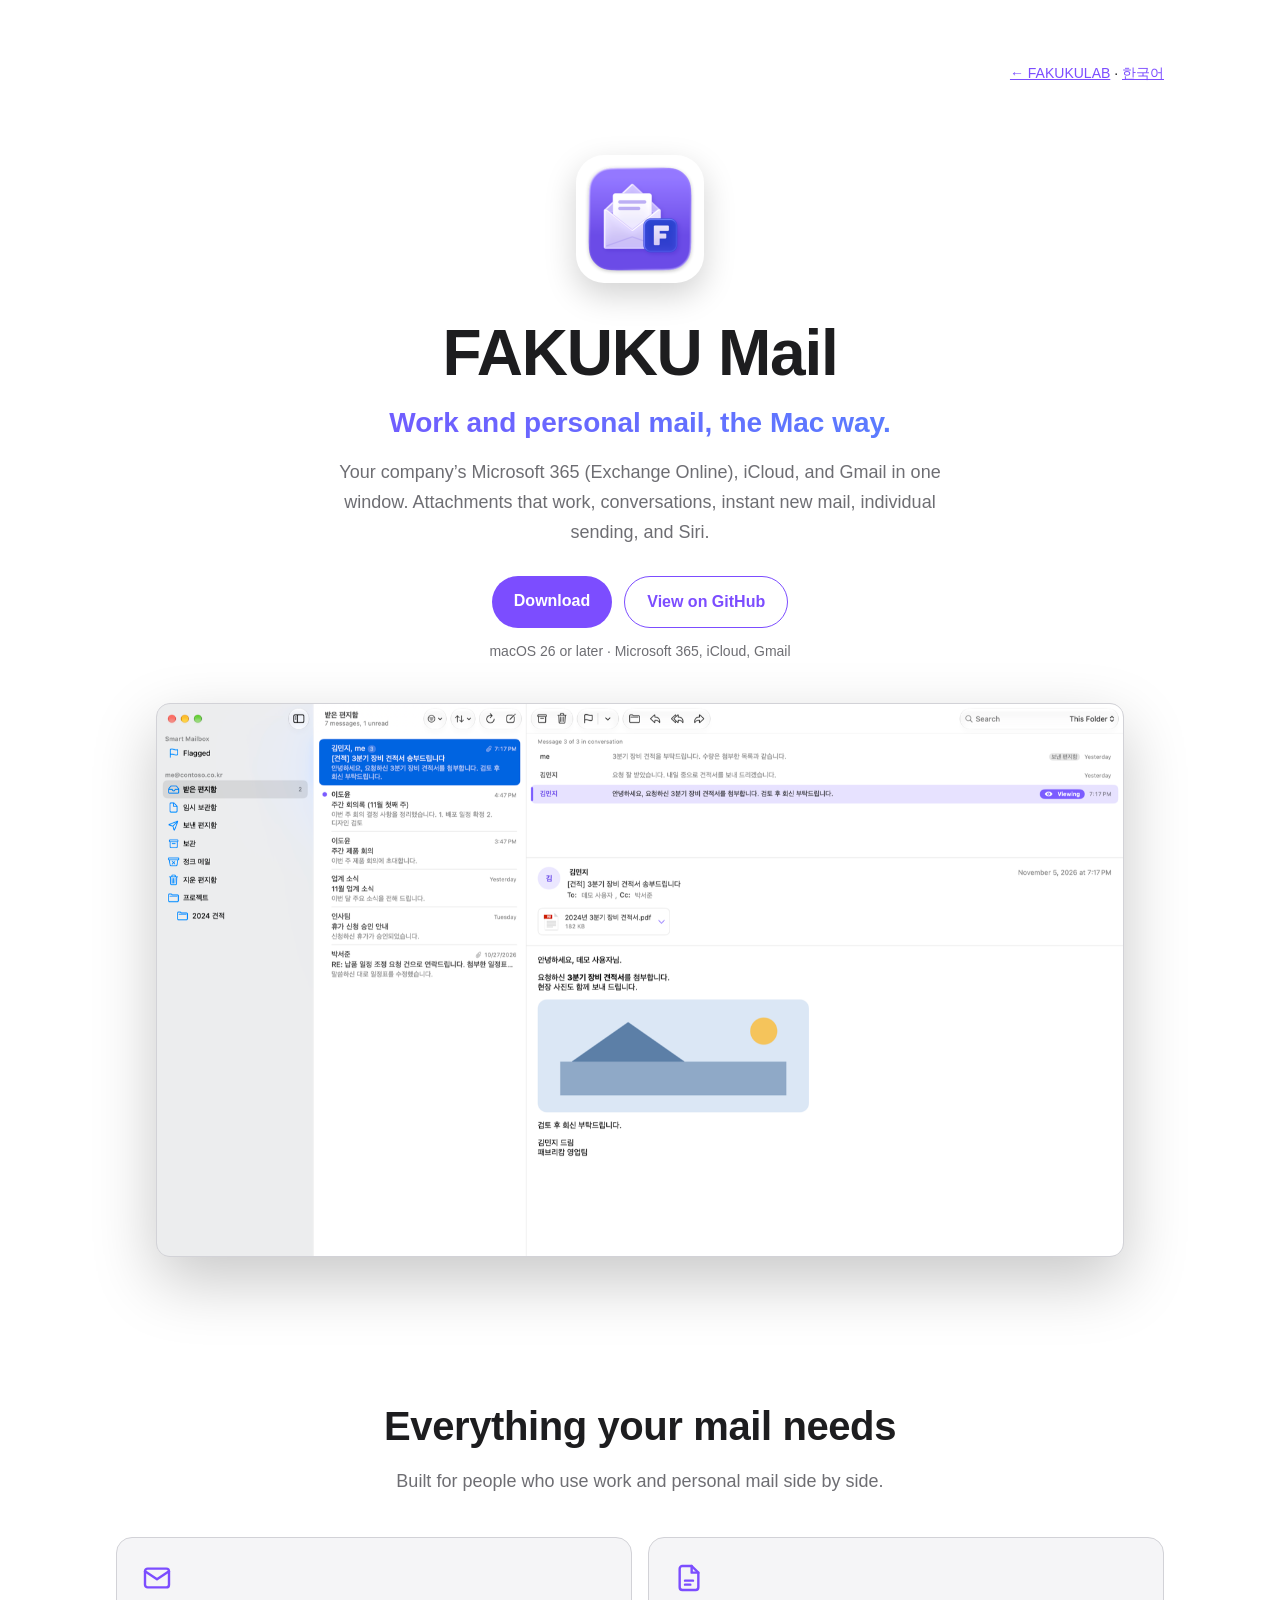
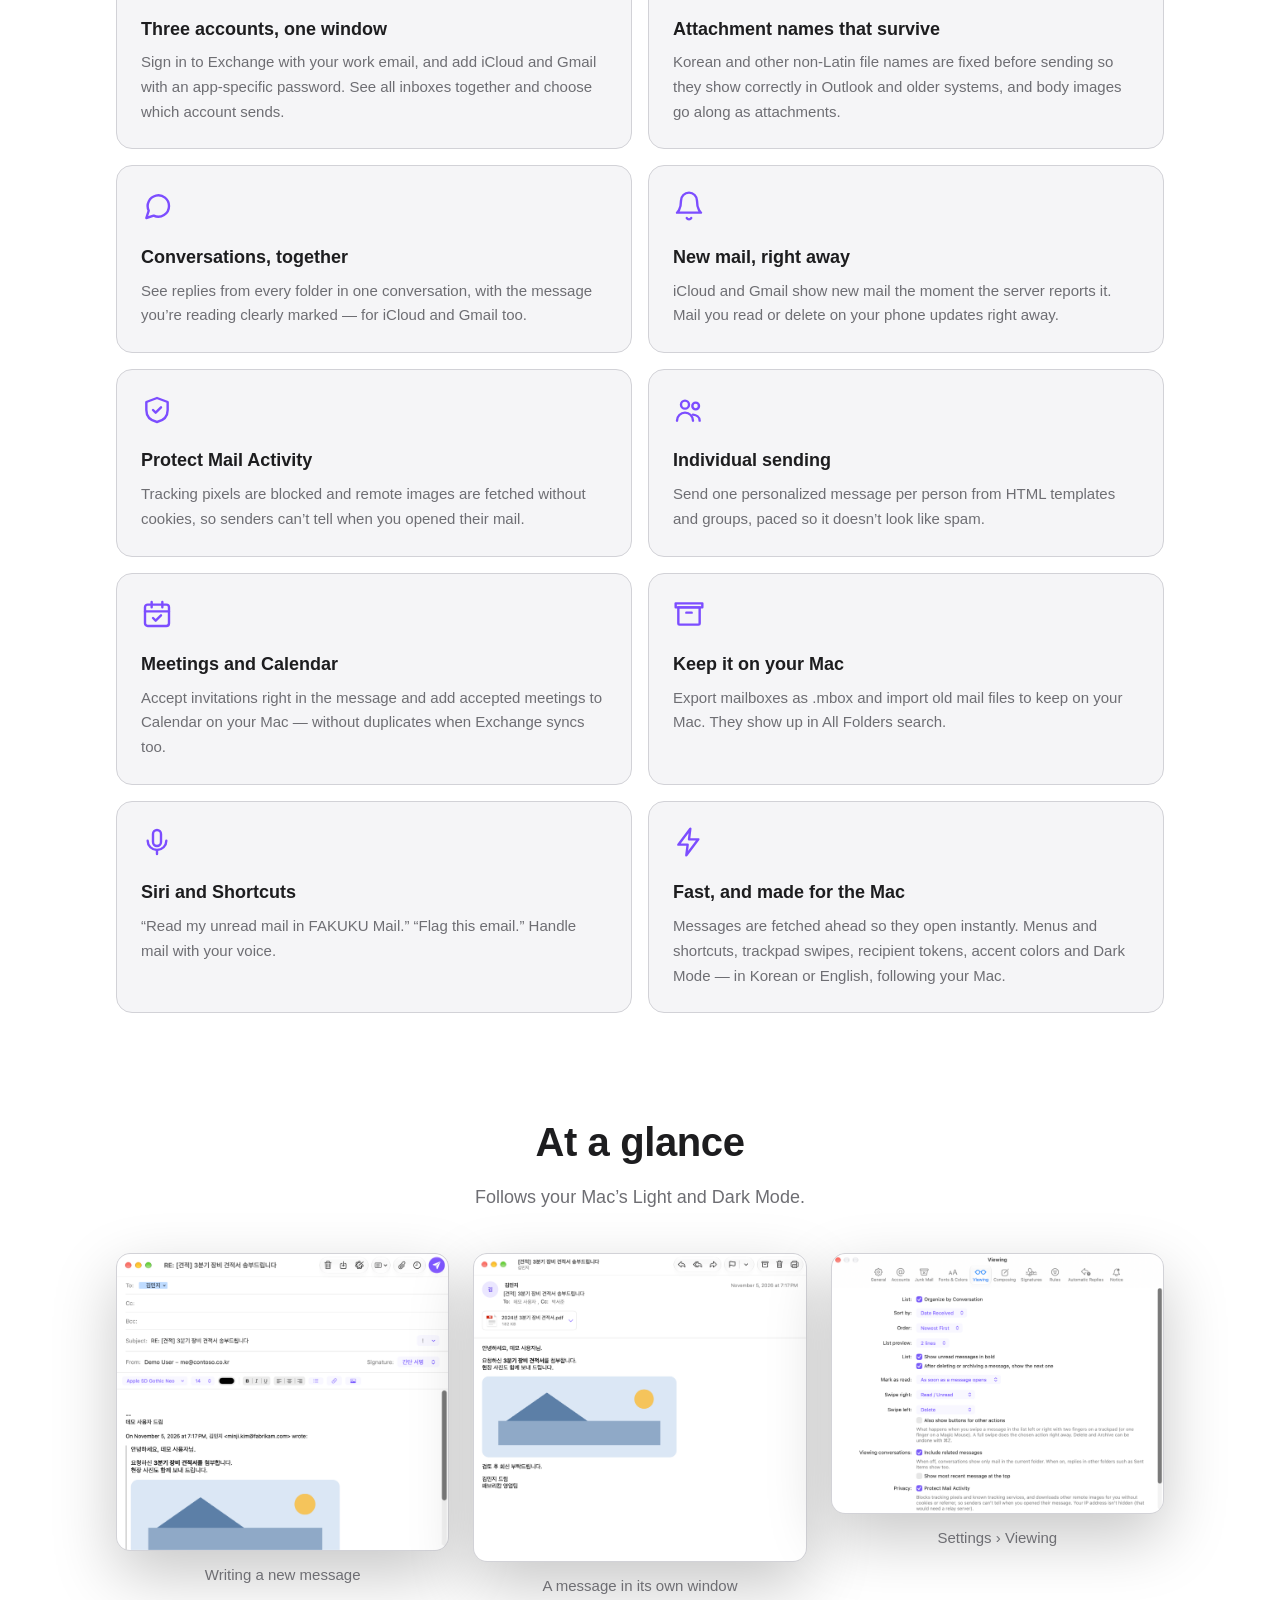
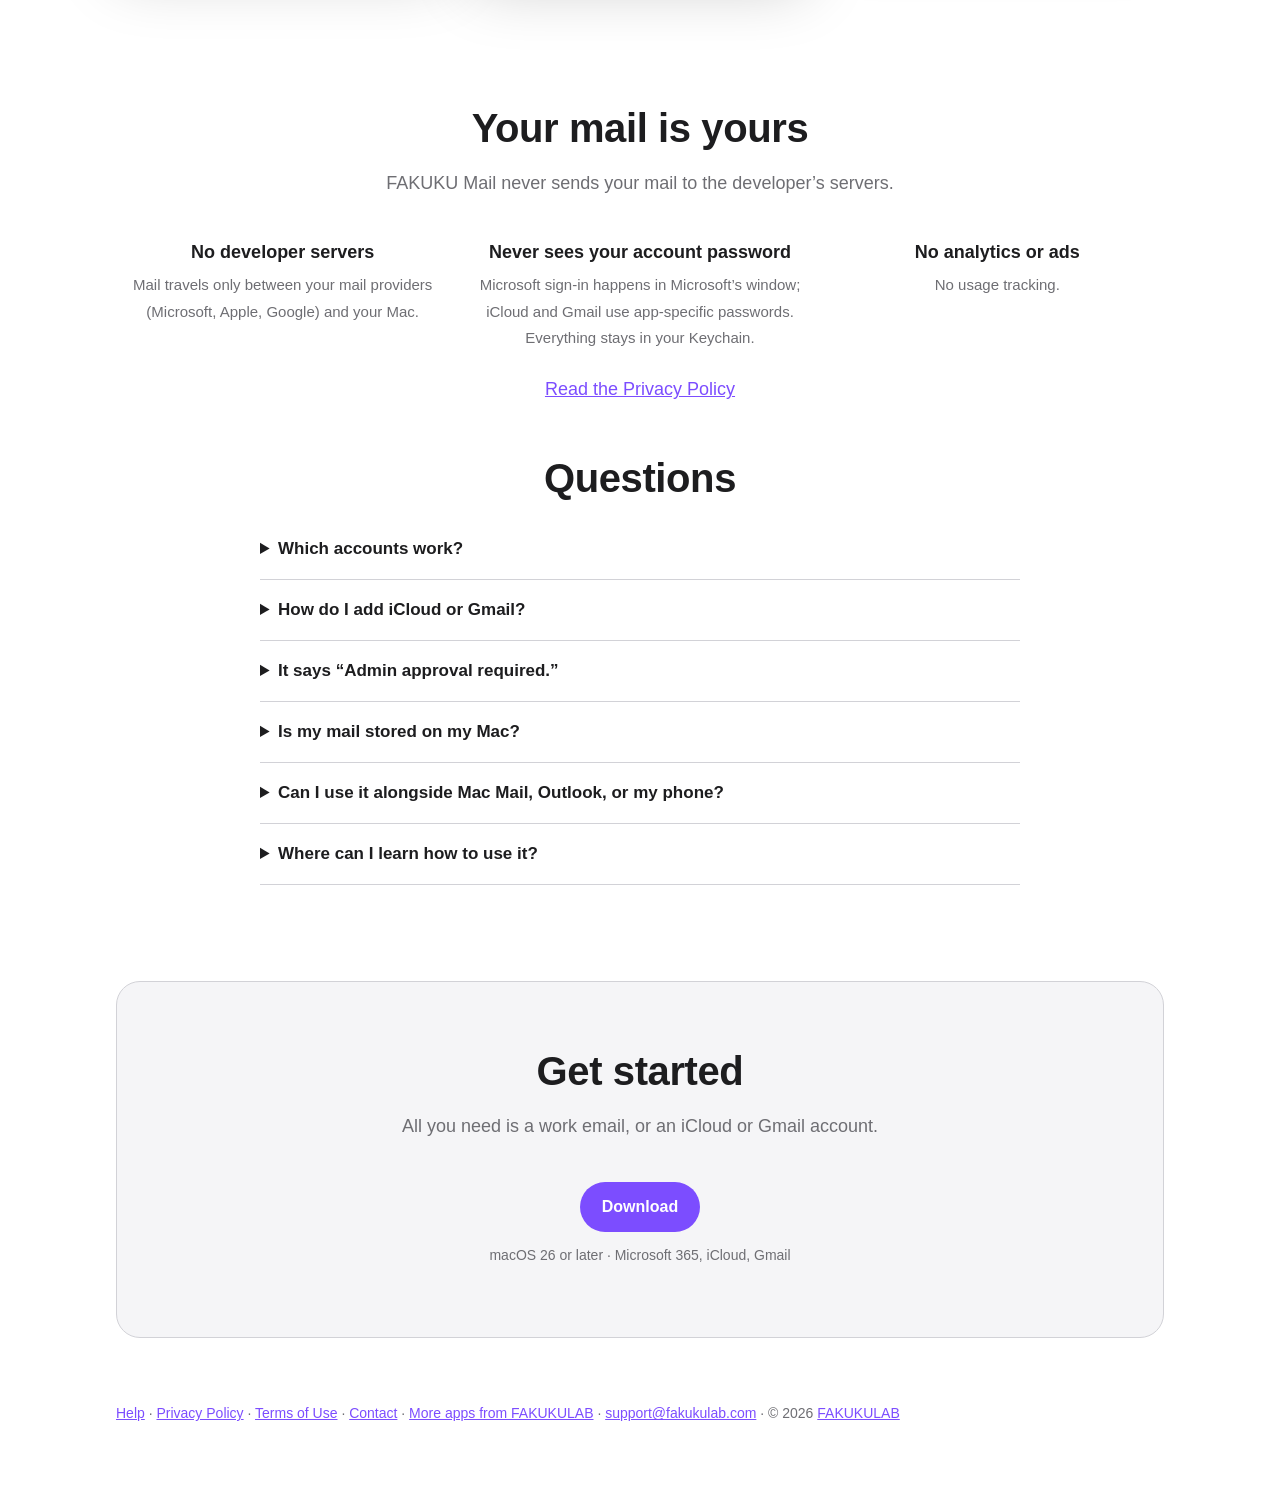
==== commit 77fa5e60: "소개 사이트를 FAKUKULAB 사이트와 잇는다: 위쪽 ← FAKUKULAB, 아래쪽 다른 앱·support@fakukulab.com (다른 앱 사이트와 같게) Co-Authore" ====
--- a/site/en.html
+++ b/site/en.html
@@ -14,7 +14,7 @@
 </head>
 <body>
 <main class="page">
-  <p class="lang"><a href="index.html">한국어</a></p>
+  <p class="lang"><a href="https://fakukulab.com/">← FAKUKULAB</a> · <a href="index.html">한국어</a></p>
 
   <div class="hero">
     <img class="icon" src="images/icon.png" alt="FAKUKU Mail" onerror="this.onerror=null;this.src=&quot;data:image/svg+xml,%3Csvg xmlns='http://www.w3.org/2000/svg' viewBox='0 0 128 128'%3E%3Crect width='128' height='128' rx='28' fill='%237c4dff'/%3E%3Cpath d='M28 44h72v44H28z' fill='none' stroke='white' stroke-width='6' stroke-linejoin='round'/%3E%3Cpath d='M28 46l36 24 36-24' fill='none' stroke='white' stroke-width='6' stroke-linejoin='round'/%3E%3C/svg%3E&quot;">
@@ -108,7 +108,7 @@
     <p class="small">macOS 26 or later · Microsoft 365, iCloud, Gmail</p>
   </section>
 
-  <footer><a href="help-en.html">Help</a> · <a href="privacy.html">Privacy Policy</a> · <a href="terms.html">Terms of Use</a> · <a href="https://github.com/fakukulab/fakuku-mail/issues">Contact</a> · © 2026 FAKUKU Lab</footer>
+  <footer><a href="help-en.html">Help</a> · <a href="privacy.html">Privacy Policy</a> · <a href="terms.html">Terms of Use</a> · <a href="https://github.com/fakukulab/fakuku-mail/issues">Contact</a> · <a href="https://fakukulab.com/">More apps from FAKUKULAB</a> · <a href="mailto:support@fakukulab.com">support@fakukulab.com</a> · © 2026 <a href="https://fakukulab.com/">FAKUKULAB</a></footer>
 </main>
 <script>
   // 스크린샷(site/images, tools/site-shots.sh)이 아직 없으면 그 구역을 숨긴다.
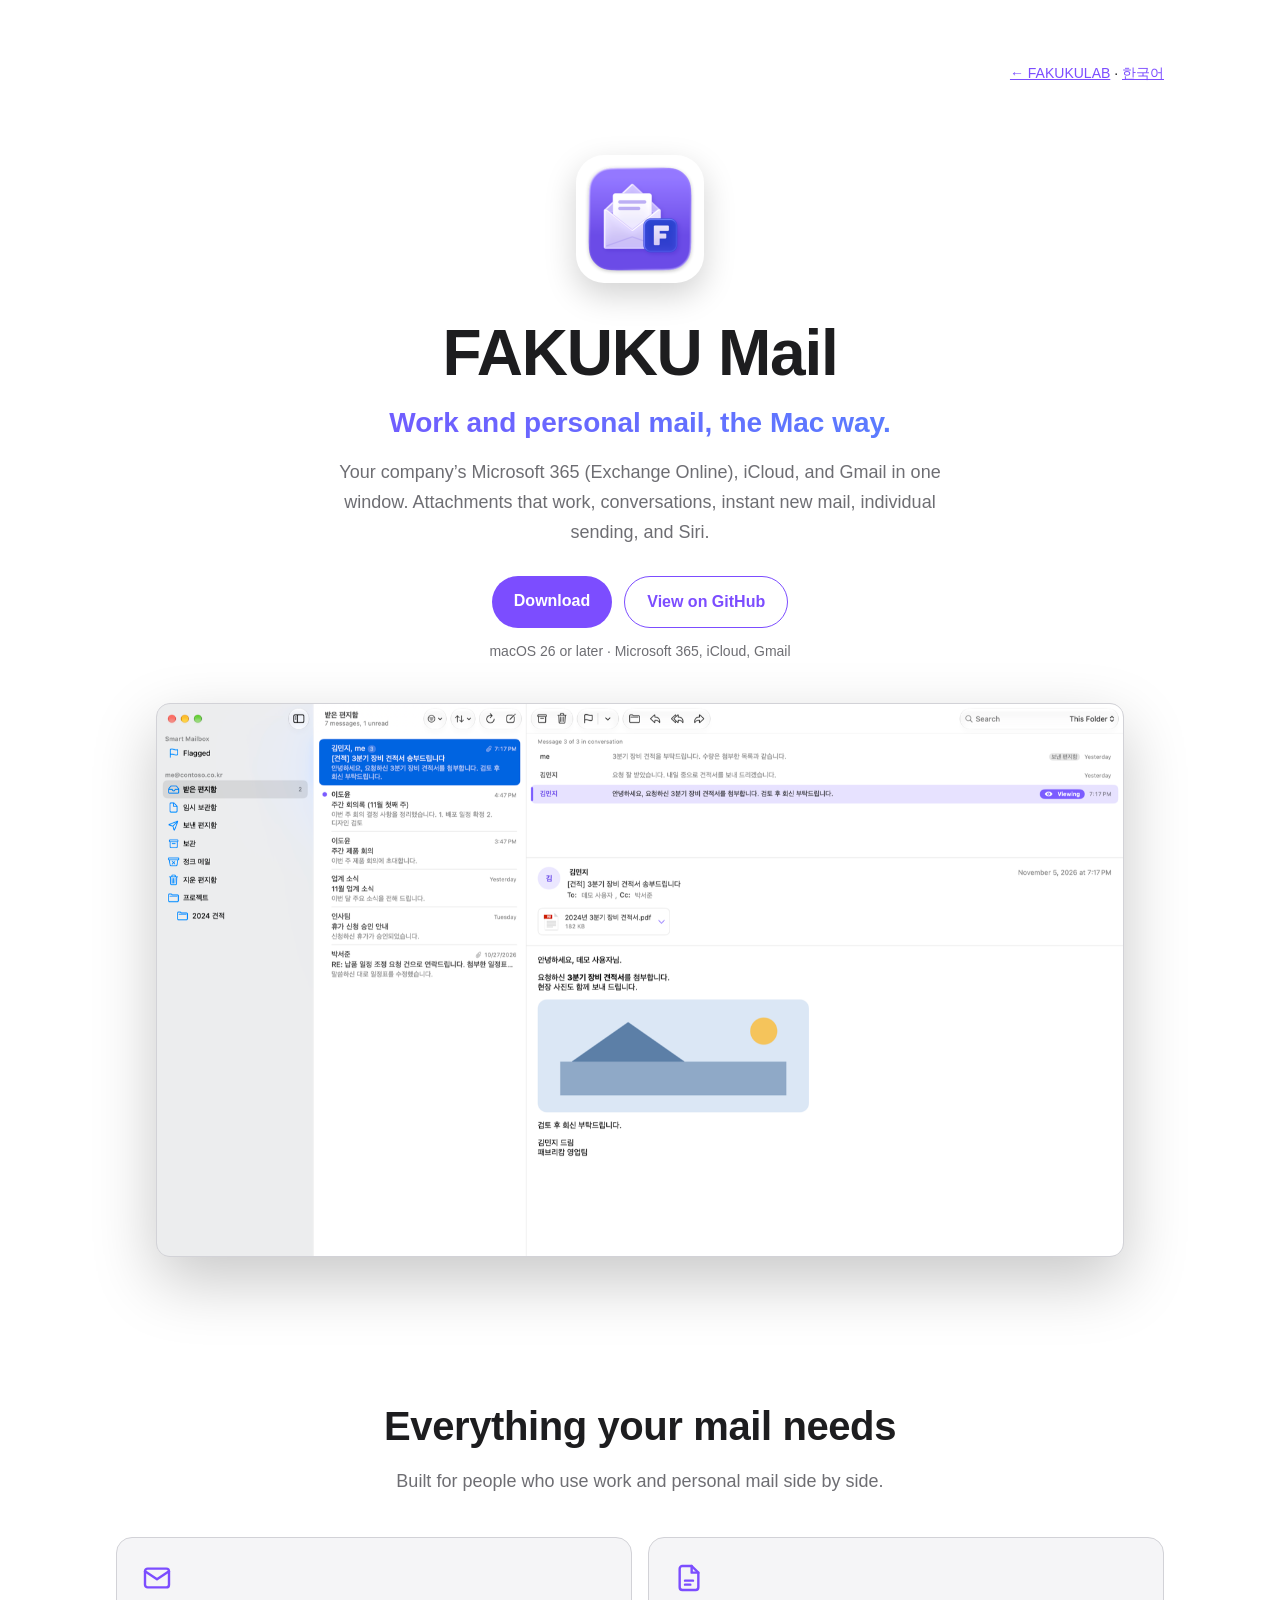
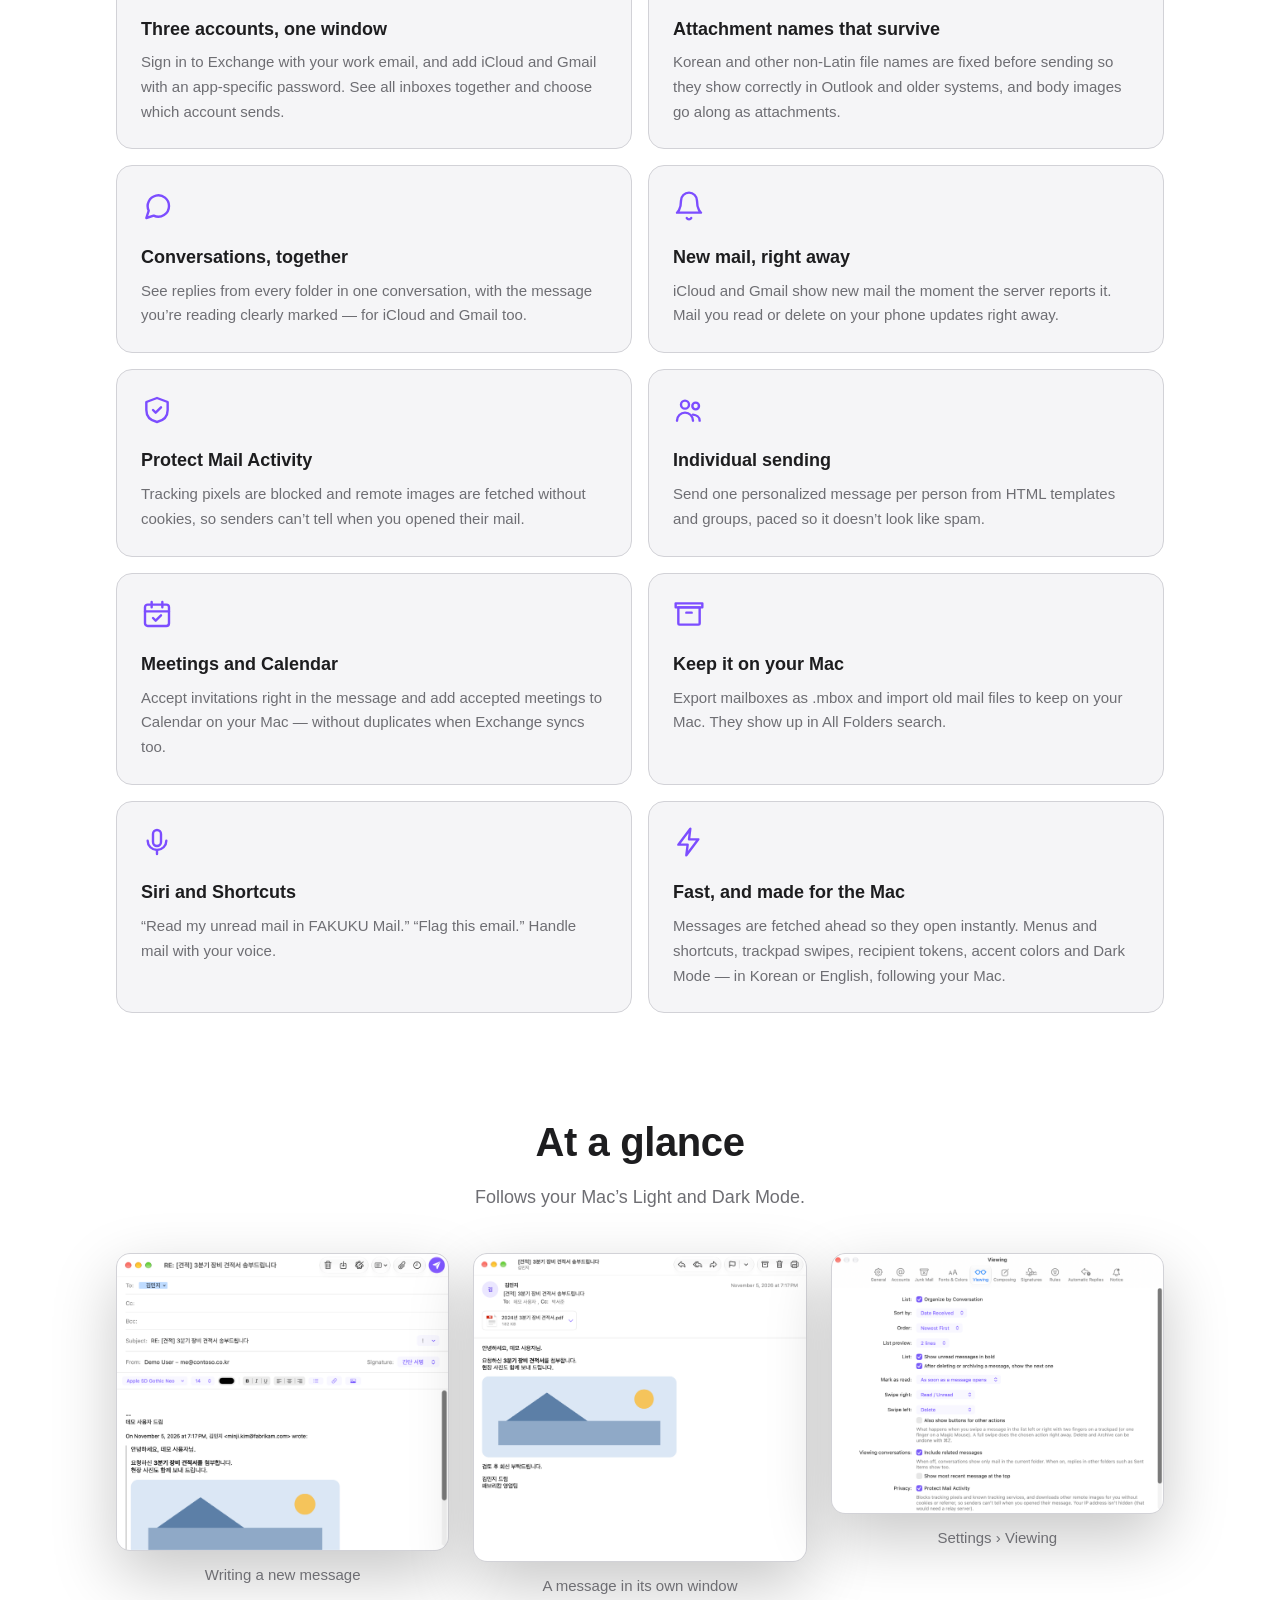
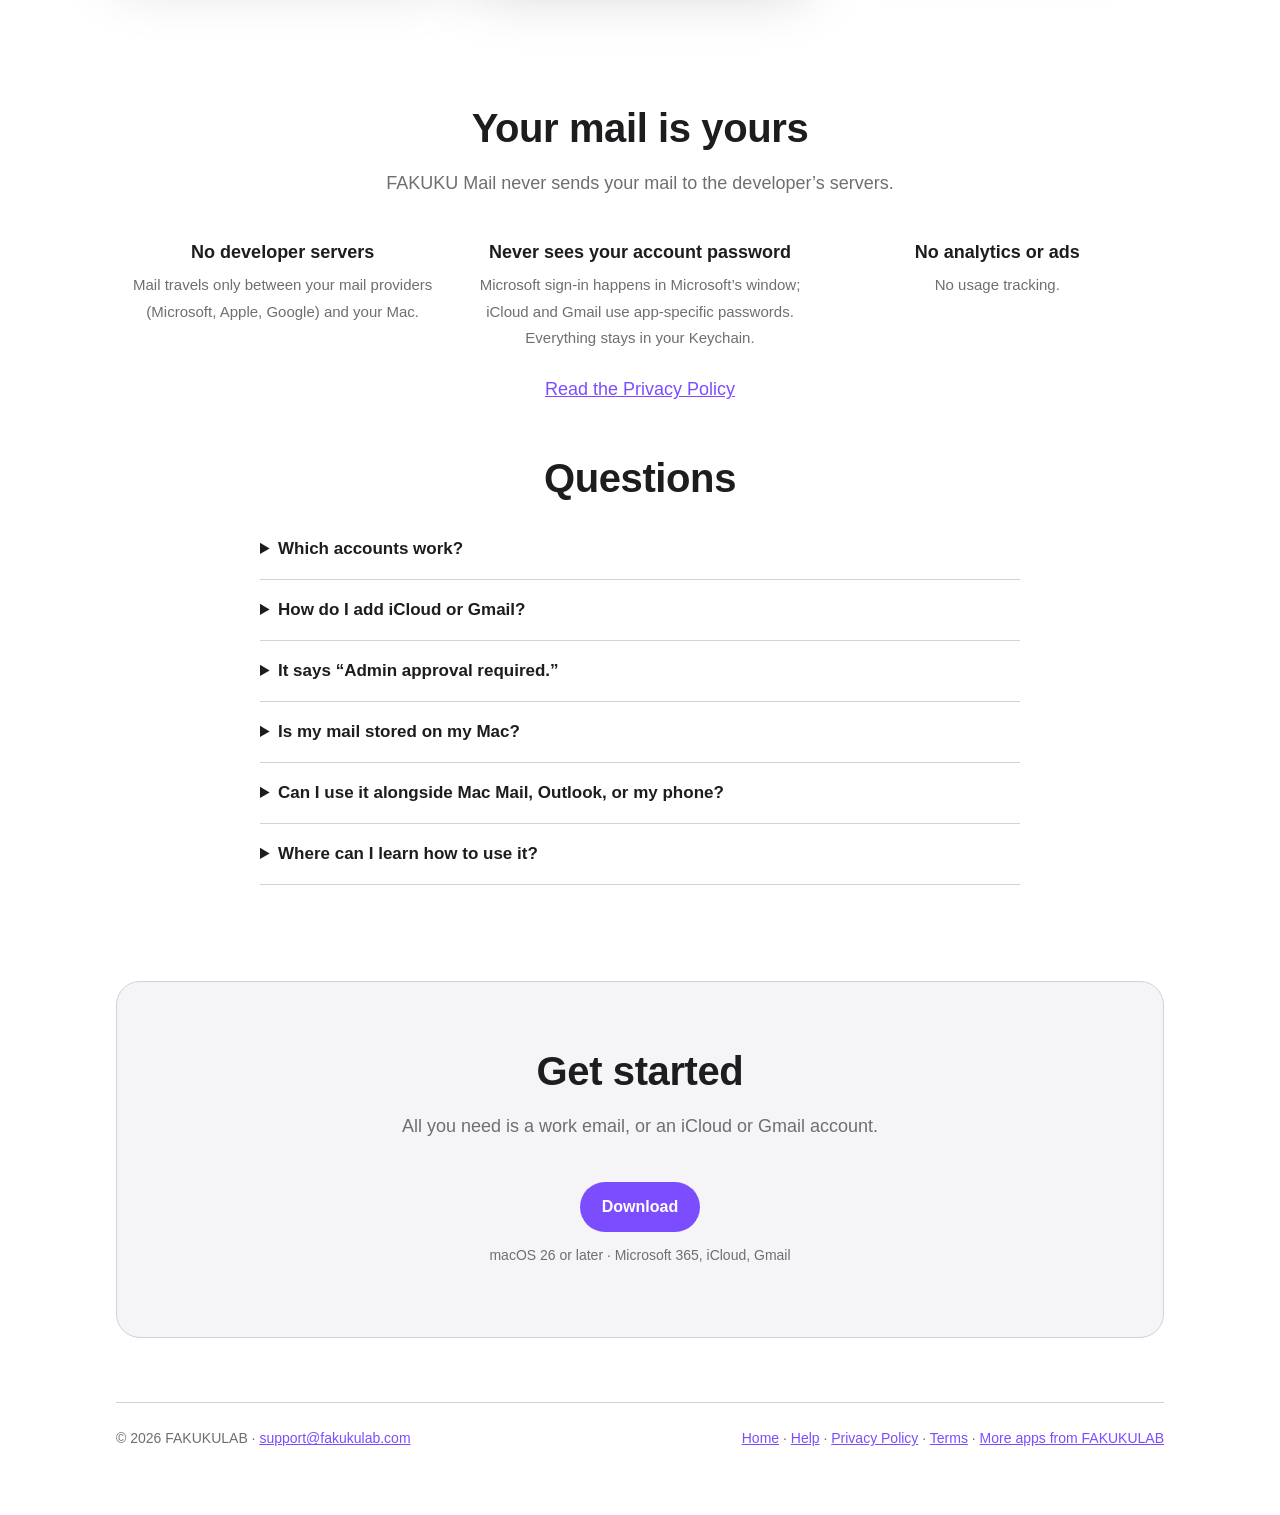
==== commit 626bb903: "소개 사이트 모든 페이지의 아래쪽을 FAKUKULAB 사이트들과 같게: 왼쪽 © 2026 FAKUKULAB · support@fakukulab.com, 오른쪽 페이지 링크 Co-A" ====
--- a/site/en.html
+++ b/site/en.html
@@ -108,7 +108,7 @@
     <p class="small">macOS 26 or later · Microsoft 365, iCloud, Gmail</p>
   </section>
 
-  <footer><a href="help-en.html">Help</a> · <a href="privacy.html">Privacy Policy</a> · <a href="terms.html">Terms of Use</a> · <a href="https://github.com/fakukulab/fakuku-mail/issues">Contact</a> · <a href="https://fakukulab.com/">More apps from FAKUKULAB</a> · <a href="mailto:support@fakukulab.com">support@fakukulab.com</a> · © 2026 <a href="https://fakukulab.com/">FAKUKULAB</a></footer>
+  <footer class="site"><div>© 2026 FAKUKULAB · <a href="mailto:support@fakukulab.com">support@fakukulab.com</a></div><div><a href="en.html">Home</a> · <a href="help-en.html">Help</a> · <a href="privacy.html">Privacy Policy</a> · <a href="terms.html">Terms</a> · <a href="https://fakukulab.com/">More apps from FAKUKULAB</a></div></footer>
 </main>
 <script>
   // 스크린샷(site/images, tools/site-shots.sh)이 아직 없으면 그 구역을 숨긴다.
--- a/site/style.css
+++ b/site/style.css
@@ -69,3 +69,7 @@
 @media (min-width: 720px) { .help .keys { grid-template-columns: repeat(2, 1fr); } }
 kbd { font: 13px/1 -apple-system, BlinkMacSystemFont, sans-serif; padding: 3px 6px; border: 1px solid var(--line); border-bottom-width: 2px; border-radius: 6px; background: var(--card); white-space: nowrap; }
 code { font-size: 14px; padding: 1px 4px; border-radius: 4px; background: var(--card); }
+
+/* ---- 아래쪽 (FAKUKULAB 사이트들과 같은 모양) ---- */
+footer.site { display: flex; justify-content: space-between; flex-wrap: wrap; gap: 8px 24px;
+  border-top: 1px solid var(--line); padding-top: 24px; }
